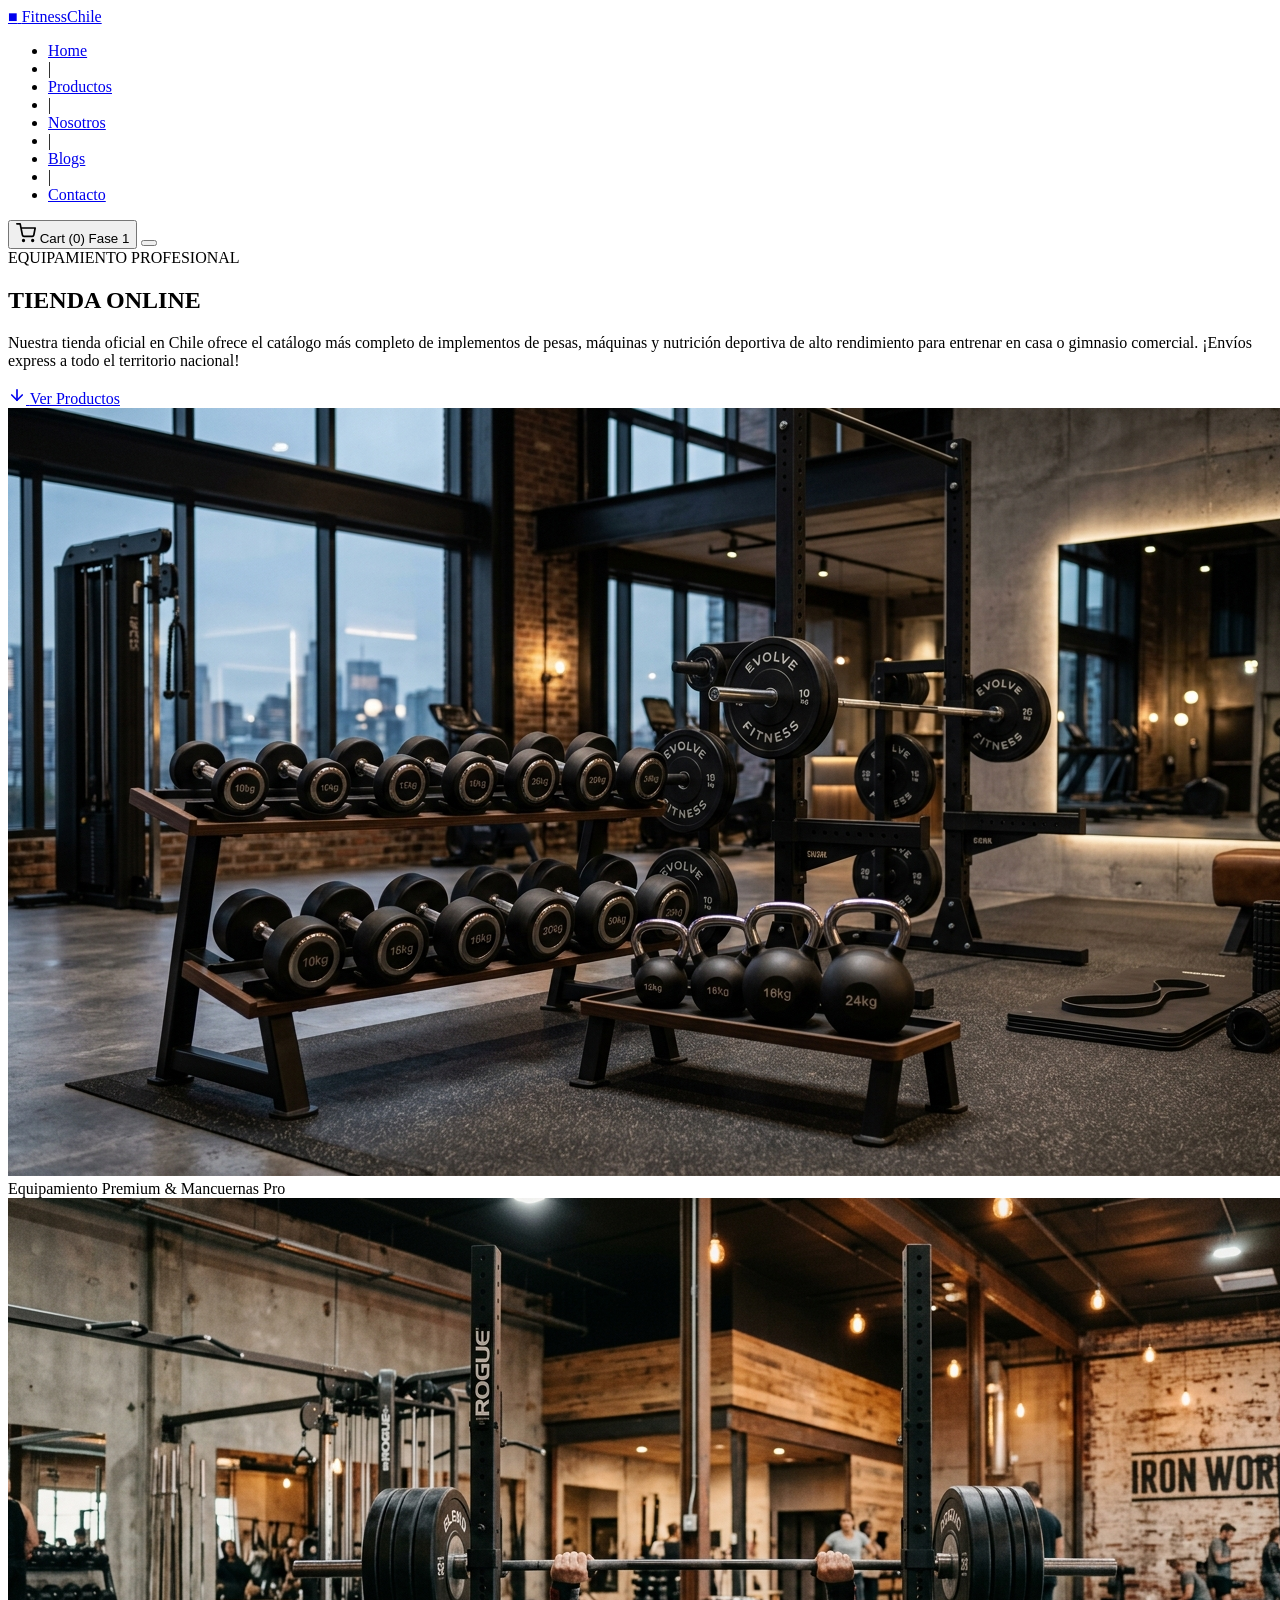
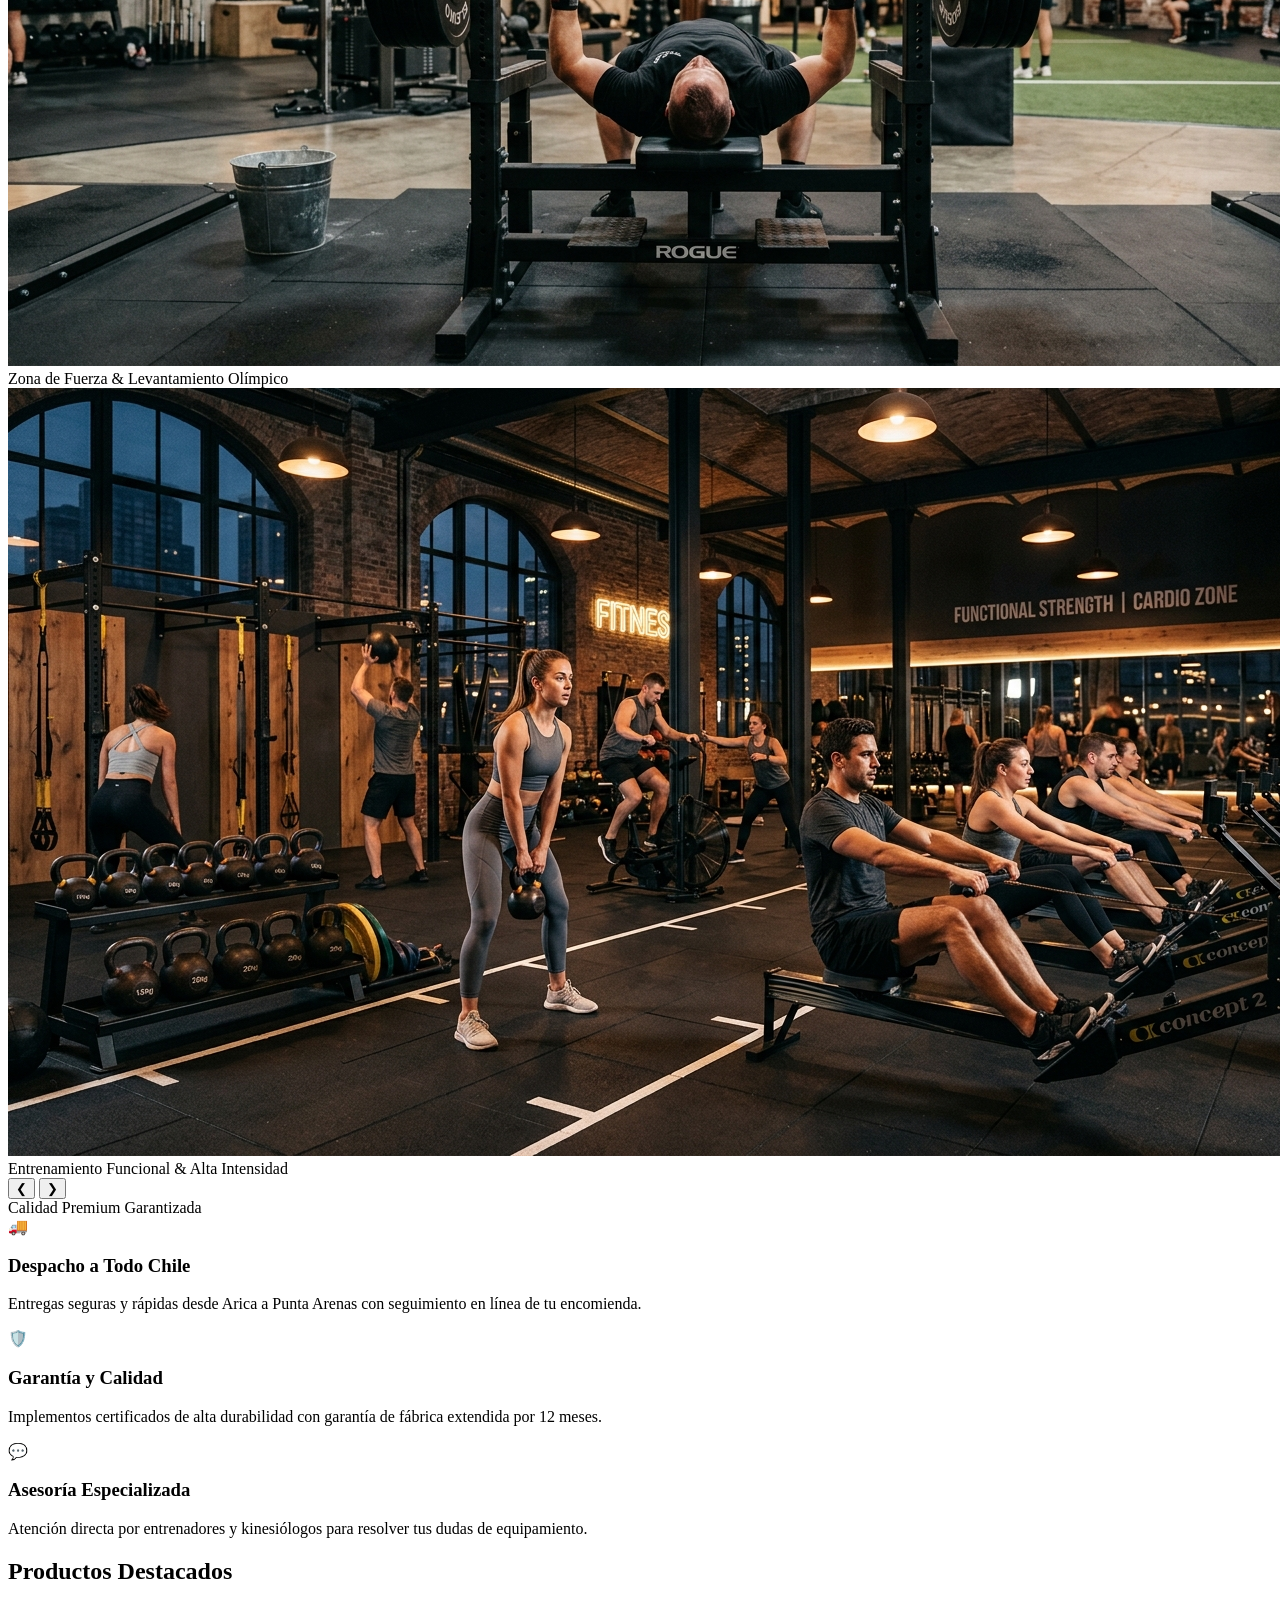
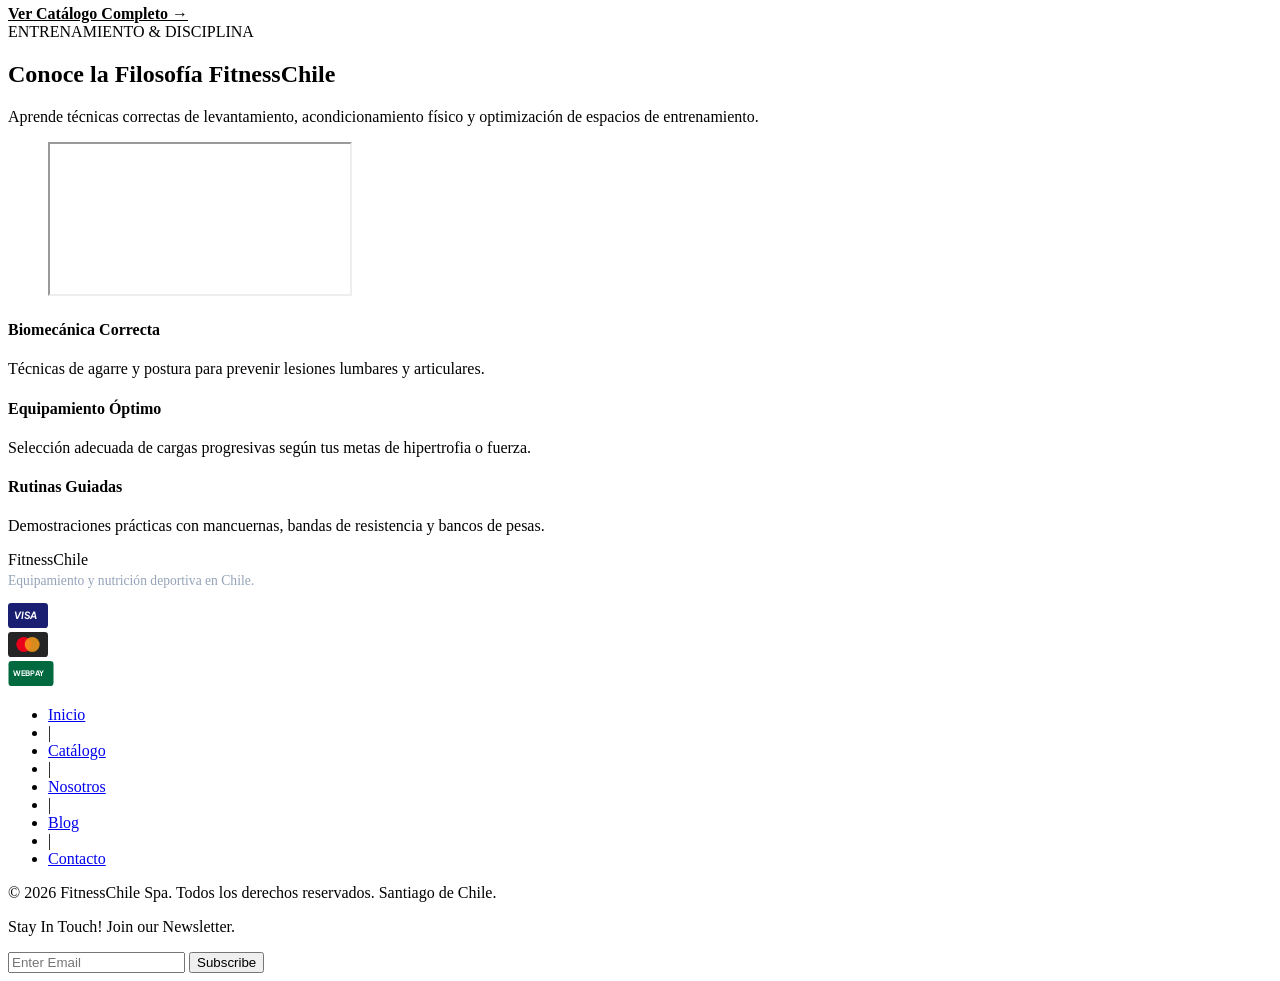
==== index.html @ d0174d07 "merge: integrar rama feature/html5-semantica (Integrante 1 - Lead Front-End)" ====
<!DOCTYPE html>
<html lang="es">
<head>
  <meta charset="UTF-8">
  <meta name="viewport" content="width=device-width, initial-scale=1.0">
  <title>FitnessChile | Inicio - Tienda Online de Equipamiento y Suplementación</title>
  <meta name="description" content="FitnessChile - Tu tienda online de implementos de gimnasio, pesas, mancuernas, suplementos y accesorios deportivos en Chile con envíos a todo el país.">
  
  <!-- Tipografías de Google Fonts -->
  <link rel="preconnect" href="https://fonts.googleapis.com">
  <link rel="preconnect" href="https://fonts.gstatic.com" crossorigin>
  <link href="https://fonts.googleapis.com/css2?family=Plus+Jakarta+Sans:wght@400;500;600;700;800&family=Oswald:wght@500;600;700&display=swap" rel="stylesheet">
  
  <!-- Hoja de Estilos Externa Unificada -->
  <link rel="stylesheet" href="css/style.css">
</head>
<body>

  <!-- ==================== HEADER PRINCIPAL ==================== -->
  <header class="site-header" id="header">
    <div class="header-container">
      
      <!-- Logotipo de la Marca -->
      <a href="index.html" class="brand-logo" id="brand-logo" aria-label="FitnessChile Inicio">
        <span class="logo-mark" aria-hidden="true">■</span>
        <span class="logo-text">FitnessChile</span>
      </a>

      <!-- Navegación Principal Interconectada -->
      <nav class="main-nav" aria-label="Navegación principal">
        <ul class="nav-links">
          <li><a href="index.html" class="nav-link active">Home</a></li>
          <li class="nav-divider" aria-hidden="true">|</li>
          <li><a href="productos.html" class="nav-link">Productos</a></li>
          <li class="nav-divider" aria-hidden="true">|</li>
          <li><a href="nosotros.html" class="nav-link">Nosotros</a></li>
          <li class="nav-divider" aria-hidden="true">|</li>
          <li><a href="blog.html" class="nav-link">Blogs</a></li>
          <li class="nav-divider" aria-hidden="true">|</li>
          <li><a href="contacto.html" class="nav-link">Contacto</a></li>
        </ul>
      </nav>

      <!-- Carrito Informativo -->
      <button type="button" class="cart-trigger-btn cart-disabled" id="open-cart-btn" aria-label="Carrito temporalmente pausado" title="Próximamente disponible en Fase 2">
        <svg class="cart-icon" width="20" height="20" viewBox="0 0 24 24" fill="none" stroke="currentColor" stroke-width="2" stroke-linecap="round" stroke-linejoin="round" aria-hidden="true">
          <circle cx="9" cy="21" r="1"></circle>
          <circle cx="20" cy="21" r="1"></circle>
          <path d="M1 1h4l2.68 13.39a2 2 0 0 0 2 1.61h9.72a2 2 0 0 0 2-1.61L23 6H6"></path>
        </svg>
        <span class="cart-label">Cart (0)</span>
        <span class="badge-disabled">Fase 1</span>
      </button>

      <!-- Botón móvil para menú responsive -->
      <button class="mobile-menu-toggle" id="mobile-menu-toggle" aria-label="Abrir menú de navegación">
        <span></span><span></span><span></span>
      </button>

    </div>
  </header>

  <!-- ==================== CONTENEDOR PRINCIPAL ==================== -->
  <main class="main-wrapper">

    <!-- ==================== HERO / BANNER PRINCIPAL CON SLIDER ==================== -->
    <section class="hero-section" id="hero" aria-labelledby="hero-heading">
      <div class="hero-card">
        
        <!-- Columna de Texto -->
        <div class="hero-content">
          <span class="hero-tag">EQUIPAMIENTO PROFESIONAL</span>
          <h1 class="hero-title" id="hero-heading">TIENDA ONLINE</h1>
          <p class="hero-description">
            Nuestra tienda oficial en Chile ofrece el catálogo más completo de implementos de pesas, máquinas y nutrición deportiva de alto rendimiento para entrenar en casa o gimnasio comercial. ¡Envíos express a todo el territorio nacional!
          </p>
          <div class="hero-actions">
            <a href="productos.html" class="btn-hero-action" id="btn-hero-products">
              <svg class="btn-action-icon" width="18" height="18" viewBox="0 0 24 24" fill="none" stroke="currentColor" stroke-width="2.2" stroke-linecap="round" stroke-linejoin="round" aria-hidden="true">
                <line x1="12" y1="5" x2="12" y2="19"></line>
                <polyline points="19 12 12 19 5 12"></polyline>
              </svg>
              <span>Ver Productos</span>
            </a>
          </div>
        </div>

        <!-- Columna de Slider Interactivo -->
        <div class="hero-media">
          <div class="hero-slider-container" id="hero-slider">
            
            <div class="hero-slides-wrapper" id="hero-slides">
              <!-- Slide 1 -->
              <div class="hero-slide active">
                <img src="assets/hero_banner.jpg" alt="Equipamiento de gimnasio y mancuernas FitnessChile" class="hero-banner-img">
                <div class="hero-slide-caption">Equipamiento Premium & Mancuernas Pro</div>
              </div>
              <!-- Slide 2 -->
              <div class="hero-slide">
                <img src="assets/hero_slide_2.jpg" alt="Zona de levantamiento olímpico y fuerza" class="hero-banner-img">
                <div class="hero-slide-caption">Zona de Fuerza & Levantamiento Olímpico</div>
              </div>
              <!-- Slide 3 -->
              <div class="hero-slide">
                <img src="assets/hero_slide_3.jpg" alt="Entrenamiento funcional y rendimiento" class="hero-banner-img">
                <div class="hero-slide-caption">Entrenamiento Funcional & Alta Intensidad</div>
              </div>
            </div>

            <!-- Botones de Navegación del Slider -->
            <button type="button" class="slider-arrow prev" id="slider-prev-btn" aria-label="Slide anterior">&#10094;</button>
            <button type="button" class="slider-arrow next" id="slider-next-btn" aria-label="Slide siguiente">&#10095;</button>

            <!-- Indicadores -->
            <div class="slider-indicators" id="slider-dots">
              <span class="slider-dot active" data-index="0" role="button" aria-label="Ir a diapositiva 1"></span>
              <span class="slider-dot" data-index="1" role="button" aria-label="Ir a diapositiva 2"></span>
              <span class="slider-dot" data-index="2" role="button" aria-label="Ir a diapositiva 3"></span>
            </div>

            <div class="hero-badge">
              <span class="badge-dot"></span> Calidad Premium Garantizada
            </div>
          </div>
        </div>

      </div>
    </section>

    <!-- ==================== SECCIÓN DE BENEFICIOS / PROPUESTA DE VALOR ==================== -->
    <section class="values-grid" aria-label="Ventajas de FitnessChile">
      <article class="value-card">
        <span class="value-icon" aria-hidden="true">🚚</span>
        <h3>Despacho a Todo Chile</h3>
        <p>Entregas seguras y rápidas desde Arica a Punta Arenas con seguimiento en línea de tu encomienda.</p>
      </article>

      <article class="value-card">
        <span class="value-icon" aria-hidden="true">🛡️</span>
        <h3>Garantía y Calidad</h3>
        <p>Implementos certificados de alta durabilidad con garantía de fábrica extendida por 12 meses.</p>
      </article>

      <article class="value-card">
        <span class="value-icon" aria-hidden="true">💬</span>
        <h3>Asesoría Especializada</h3>
        <p>Atención directa por entrenadores y kinesiólogos para resolver tus dudas de equipamiento.</p>
      </article>
    </section>

    <!-- ==================== PRODUCTOS DESTACADOS ==================== -->
    <section class="products-section" id="catalogo" aria-labelledby="catalogo-heading">
      <div class="section-header-row">
        <h2 class="section-title" id="catalogo-heading">Productos Destacados</h2>
        <a href="productos.html" class="nav-link" style="font-weight:700; color:var(--color-brand-primary);">Ver Catálogo Completo &rarr;</a>
      </div>

      <!-- Cuadrícula de 8 productos -->
      <div class="products-grid" id="products-grid">
        <!-- Renderizado dinámicamente mediante js/app.js -->
      </div>
    </section>

    <!-- ==================== SECCIÓN DE VIDEO EMBEBIDO ==================== -->
    <section class="video-showcase-section" id="video-destacado" aria-labelledby="video-title">
      <header class="video-section-header">
        <span class="section-tag">ENTRENAMIENTO & DISCIPLINA</span>
        <h2 id="video-title">Conoce la Filosofía FitnessChile</h2>
        <p>Aprende técnicas correctas de levantamiento, acondicionamiento físico y optimización de espacios de entrenamiento.</p>
      </header>

      <!-- Contenedor del video con proporción 16:9 responsiva -->
      <figure class="video-wrapper-16x9">
        <iframe 
          src="https://www.youtube-nocookie.com/embed/X_9VoqR5ojM?rel=0" 
          title="Video Demostrativo FitnessChile: Entrenamiento y Fuerza" 
          allow="accelerometer; autoplay; clipboard-write; encrypted-media; gyroscope; picture-in-picture" 
          allowfullscreen>
        </iframe>
      </figure>

      <!-- Características destacadas del video -->
      <div class="video-features-row">
        <div class="video-feature-card">
          <h4>Biomecánica Correcta</h4>
          <p>Técnicas de agarre y postura para prevenir lesiones lumbares y articulares.</p>
        </div>
        <div class="video-feature-card">
          <h4>Equipamiento Óptimo</h4>
          <p>Selección adecuada de cargas progresivas según tus metas de hipertrofia o fuerza.</p>
        </div>
        <div class="video-feature-card">
          <h4>Rutinas Guiadas</h4>
          <p>Demostraciones prácticas con mancuernas, bandas de resistencia y bancos de pesas.</p>
        </div>
      </div>
    </section>

  </main>

  <!-- ==================== FOOTER INFORMATIVO ==================== -->
  <footer class="site-footer">
    <div class="footer-container">
      
      <!-- Columna Izquierda: Marca y Métodos de Pago -->
      <div class="footer-col footer-brand">
        <div class="footer-site-name">FitnessChile</div>
        <p style="font-size:0.85rem; color:#94A3B8; margin-top:0.25rem;">Equipamiento y nutrición deportiva en Chile.</p>
        
        <div class="payment-methods" aria-label="Métodos de pago aceptados">
          <div class="payment-badge" title="Visa">
            <svg width="40" height="25" viewBox="0 0 48 30" fill="none" aria-label="Visa">
              <rect width="48" height="30" rx="4" fill="#1A1F71"/>
              <text x="7" y="19" fill="#FFFFFF" font-family="'Plus Jakarta Sans', sans-serif" font-size="12" font-weight="bold" font-style="italic">VISA</text>
            </svg>
          </div>
          <div class="payment-badge" title="Mastercard">
            <svg width="40" height="25" viewBox="0 0 48 30" fill="none" aria-label="Mastercard">
              <rect width="48" height="30" rx="4" fill="#252525"/>
              <circle cx="19" cy="15" r="9" fill="#EB001B"/>
              <circle cx="29" cy="15" r="9" fill="#F79E1B" fill-opacity="0.85"/>
            </svg>
          </div>
          <div class="payment-badge" title="Webpay Plus">
            <svg width="46" height="25" viewBox="0 0 54 30" fill="none" aria-label="Webpay Plus">
              <rect width="54" height="30" rx="4" fill="#00693E"/>
              <text x="5" y="18" fill="#FFFFFF" font-family="'Plus Jakarta Sans', sans-serif" font-size="9" font-weight="bold">WEBPAY</text>
            </svg>
          </div>
        </div>
      </div>

      <!-- Columna Central: Enlaces de Navegación del Sitio -->
      <div class="footer-col footer-categories">
        <ul class="category-links">
          <li><a href="index.html" class="category-link">Inicio</a></li>
          <li class="cat-divider">|</li>
          <li><a href="productos.html" class="category-link">Catálogo</a></li>
          <li class="cat-divider">|</li>
          <li><a href="nosotros.html" class="category-link">Nosotros</a></li>
          <li class="cat-divider">|</li>
          <li><a href="blog.html" class="category-link">Blog</a></li>
          <li class="cat-divider">|</li>
          <li><a href="contacto.html" class="category-link">Contacto</a></li>
        </ul>
        <p class="copyright-text">© 2026 FitnessChile Spa. Todos los derechos reservados. Santiago de Chile.</p>
      </div>

      <!-- Columna Derecha: Newsletter Interactivo -->
      <div class="footer-col footer-newsletter">
        <p class="newsletter-headline">Stay In Touch! Join our Newsletter.</p>
        <form class="newsletter-form" id="newsletter-form" novalidate>
          <input 
            type="email" 
            id="newsletter-email" 
            class="newsletter-input" 
            placeholder="Enter Email" 
            required 
            autocomplete="email"
            aria-label="Correo electrónico para newsletter"
          >
          <button type="submit" class="newsletter-btn" id="newsletter-submit">Subscribe</button>
        </form>
      </div>

    </div>
  </footer>

  <!-- Notificaciones Toast -->
  <div class="toast-container" id="toast-container" aria-live="polite"></div>

  <!-- JavaScript Principal -->
  <script src="js/app.js"></script>
</body>
</html>
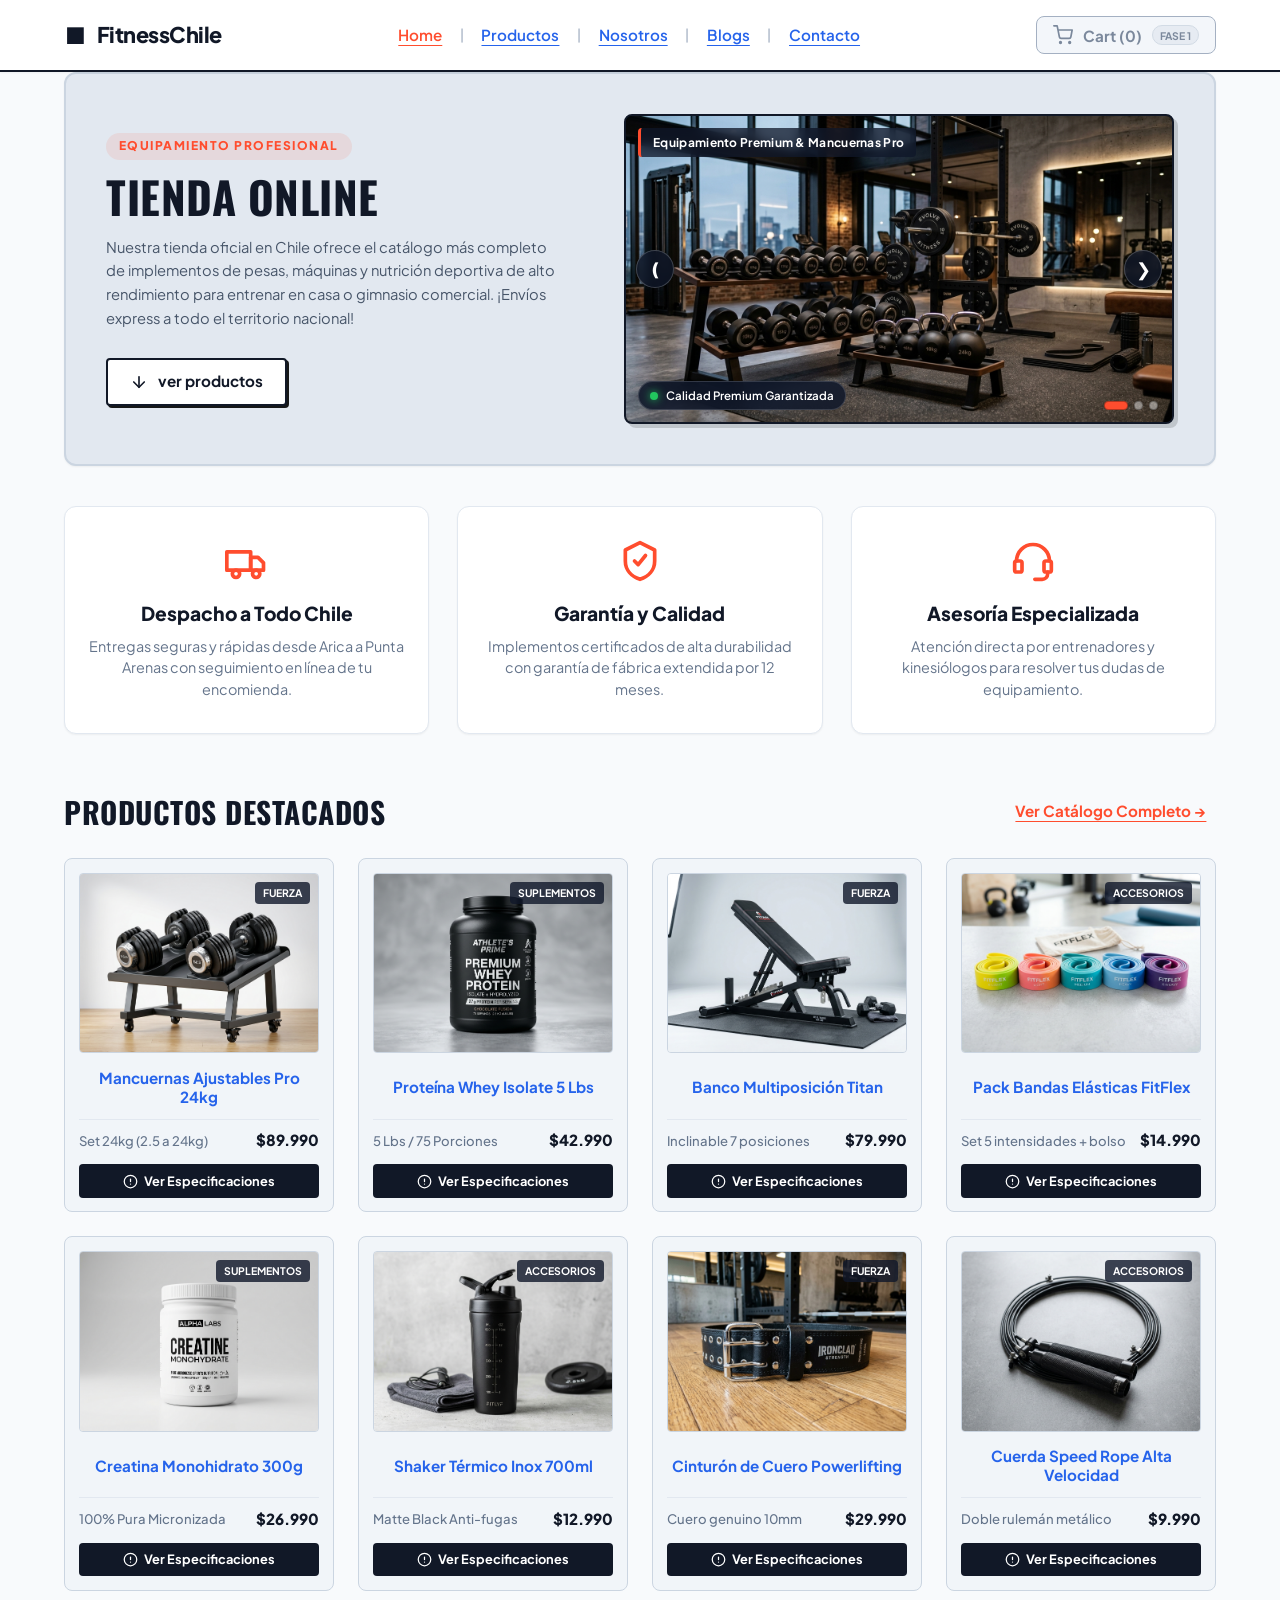
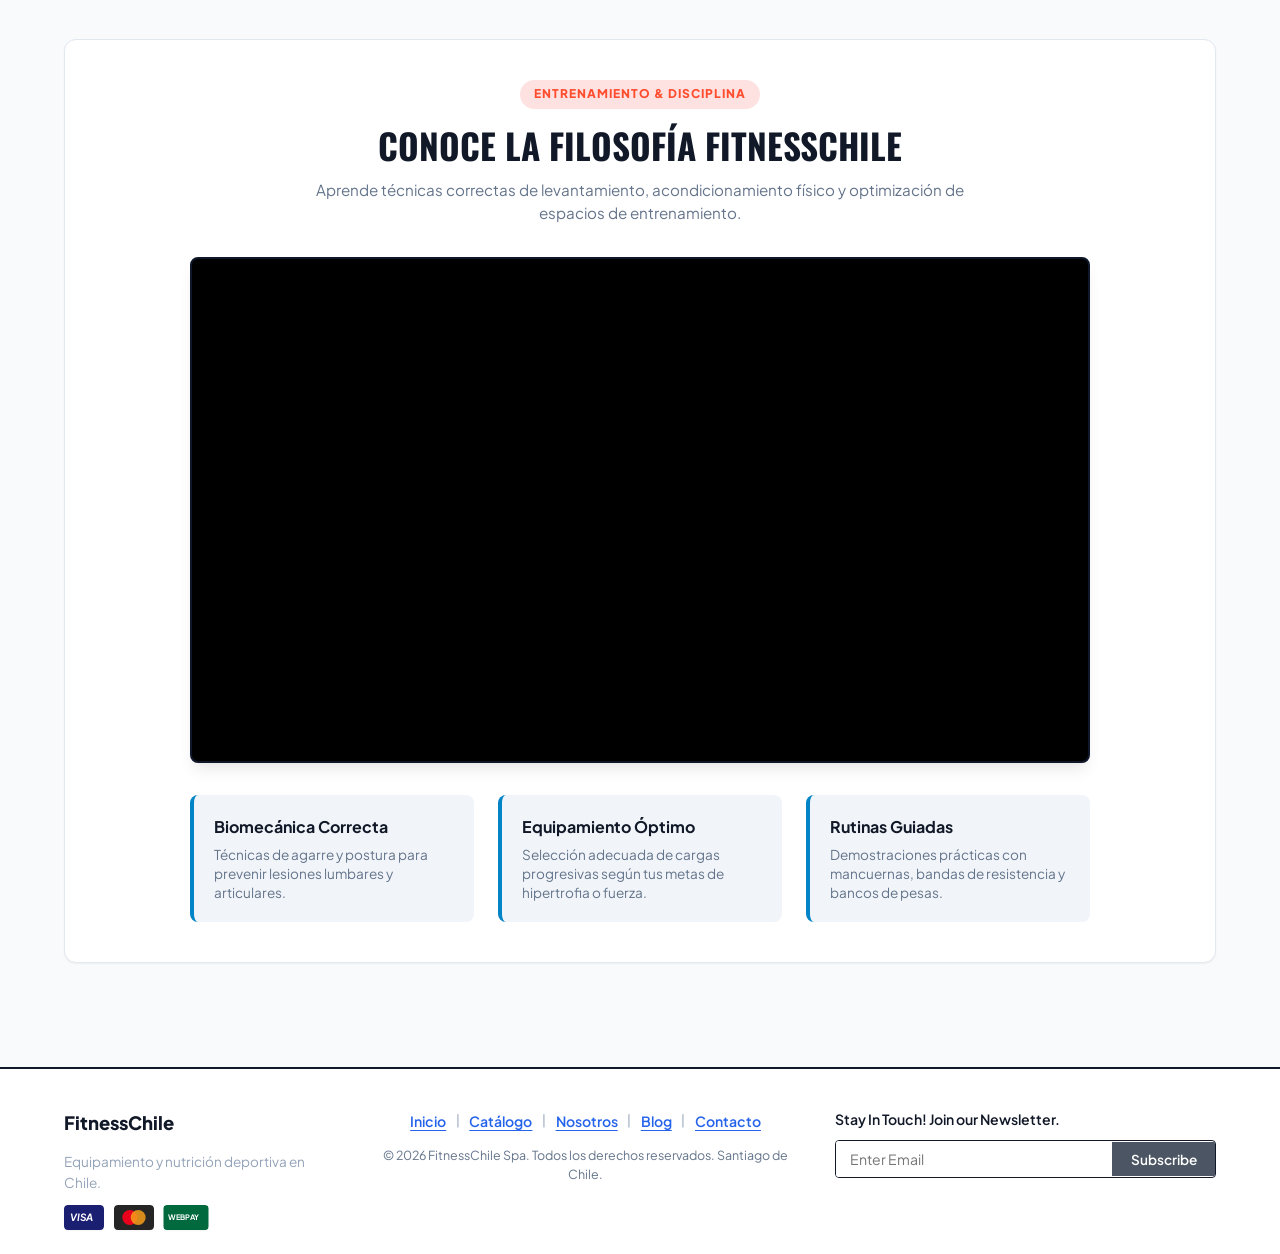
==== commit 1b33e291: "feat(ui): ajustar iconos SVG y estilos visuales en paginas del proyecto" ====
--- a/index.html
+++ b/index.html
@@ -108,7 +108,7 @@
             </div>
 
             <!-- Botones de Navegación del Slider -->
-            <button type="button" class="slider-arrow prev" id="slider-prev-btn" aria-label="Slide anterior">&#10094;</button>
+            <button type="button" class="slider-arrow prev" id="slider-prev-btn" aria-label="Slide anterior">&#10090;</button>
             <button type="button" class="slider-arrow next" id="slider-next-btn" aria-label="Slide siguiente">&#10095;</button>
 
             <!-- Indicadores -->
@@ -130,19 +130,25 @@
     <!-- ==================== SECCIÓN DE BENEFICIOS / PROPUESTA DE VALOR ==================== -->
     <section class="values-grid" aria-label="Ventajas de FitnessChile">
       <article class="value-card">
-        <span class="value-icon" aria-hidden="true">🚚</span>
+        <span class="value-icon" aria-hidden="true">
+          <svg viewBox="0 0 24 24" fill="none" stroke="currentColor" stroke-width="2" stroke-linecap="round" stroke-linejoin="round"><rect x="1" y="7" width="13" height="10"></rect><path d="M14 10h4l3 3v4h-7z"></path><circle cx="6" cy="19" r="2"></circle><circle cx="17" cy="19" r="2"></circle></svg>
+        </span>
         <h3>Despacho a Todo Chile</h3>
         <p>Entregas seguras y rápidas desde Arica a Punta Arenas con seguimiento en línea de tu encomienda.</p>
       </article>
 
       <article class="value-card">
-        <span class="value-icon" aria-hidden="true">🛡️</span>
+        <span class="value-icon" aria-hidden="true">
+          <svg viewBox="0 0 24 24" fill="none" stroke="currentColor" stroke-width="2" stroke-linecap="round" stroke-linejoin="round"><path d="M12 2l8 4v6c0 5-3.5 8.5-8 10-4.5-1.5-8-5-8-10V6l8-4z"></path><polyline points="9 12 11 14 15 9"></polyline></svg>
+        </span>
         <h3>Garantía y Calidad</h3>
         <p>Implementos certificados de alta durabilidad con garantía de fábrica extendida por 12 meses.</p>
       </article>
 
       <article class="value-card">
-        <span class="value-icon" aria-hidden="true">💬</span>
+        <span class="value-icon" aria-hidden="true">
+          <svg viewBox="0 0 24 24" fill="none" stroke="currentColor" stroke-width="2" stroke-linecap="round" stroke-linejoin="round"><path d="M3 12a9 9 0 0 1 18 0"></path><rect x="2" y="12" width="4" height="6" rx="1"></rect><rect x="18" y="12" width="4" height="6" rx="1"></rect><path d="M20 18v1a3 3 0 0 1-3 3h-4"></path></svg>
+        </span>
         <h3>Asesoría Especializada</h3>
         <p>Atención directa por entrenadores y kinesiólogos para resolver tus dudas de equipamiento.</p>
       </article>
@@ -152,7 +158,7 @@
     <section class="products-section" id="catalogo" aria-labelledby="catalogo-heading">
       <div class="section-header-row">
         <h2 class="section-title" id="catalogo-heading">Productos Destacados</h2>
-        <a href="productos.html" class="nav-link" style="font-weight:700; color:var(--color-brand-primary);">Ver Catálogo Completo &rarr;</a>
+        <a href="productos.html" class="nav-link catalog-cta-link">Ver Catálogo Completo &rarr;</a>
       </div>
 
       <!-- Cuadrícula de 8 productos -->
@@ -205,7 +211,7 @@
       <!-- Columna Izquierda: Marca y Métodos de Pago -->
       <div class="footer-col footer-brand">
         <div class="footer-site-name">FitnessChile</div>
-        <p style="font-size:0.85rem; color:#94A3B8; margin-top:0.25rem;">Equipamiento y nutrición deportiva en Chile.</p>
+        <p class="footer-tagline">Equipamiento y nutrición deportiva en Chile.</p>
         
         <div class="payment-methods" aria-label="Métodos de pago aceptados">
           <div class="payment-badge" title="Visa">
--- a/css/style.css
+++ b/css/style.css
@@ -0,0 +1,2138 @@
+/* ==========================================================================
+   FITNESSCHILE - SISTEMA DE ESTILOS CSS MODERNOS
+   ========================================================================== */
+
+:root {
+  /* Paleta cromática principal */
+  --color-bg: #F8FAFC;
+  --color-surface: #FFFFFF;
+  --color-surface-soft: #F1F5F9;
+  --color-card-border: #E2E8F0;
+  --color-wireframe-border: #94A3B8;
+  
+  /* Textos y contrastes */
+  --color-text-main: #0F172A;
+  --color-text-muted: #64748B;
+  --color-text-light: #94A3B8;
+  
+  /* Acentos de marca deportiva */
+  --color-brand-primary: #FF4D2E;
+  --color-brand-dark: #D6391C;
+  --color-brand-cyan: #0284C7;
+  --color-brand-blue: #2563EB;
+  --color-brand-black: #111827;
+  
+  /* Tipografías */
+  --font-body: 'Plus Jakarta Sans', -apple-system, BlinkMacSystemFont, "Segoe UI", Roboto, sans-serif;
+  --font-heading: 'Oswald', sans-serif;
+  
+  /* Sombras y elevación */
+  --shadow-sm: 0 1px 2px 0 rgba(0, 0, 0, 0.05);
+  --shadow-md: 0 4px 6px -1px rgba(0, 0, 0, 0.07), 0 2px 4px -2px rgba(0, 0, 0, 0.05);
+  --shadow-lg: 0 10px 15px -3px rgba(0, 0, 0, 0.08), 0 4px 6px -4px rgba(0, 0, 0, 0.04);
+  --shadow-xl: 0 20px 25px -5px rgba(0, 0, 0, 0.1), 0 8px 10px -6px rgba(0, 0, 0, 0.05);
+  
+  /* Radio de bordes */
+  --radius-sm: 4px;
+  --radius-md: 8px;
+  --radius-lg: 12px;
+  --radius-xl: 16px;
+  --radius-full: 9999px;
+  
+  /* Transiciones */
+  --transition-fast: 0.18s ease-in-out;
+  --transition-normal: 0.28s cubic-bezier(0.4, 0, 0.2, 1);
+}
+
+/* ==================== RESET & ESTILOS BASE ==================== */
+*, *::before, *::after {
+  box-sizing: border-box;
+  margin: 0;
+  padding: 0;
+}
+
+html {
+  scroll-behavior: smooth;
+  font-size: 16px;
+}
+
+body {
+  font-family: var(--font-body);
+  background-color: var(--color-bg);
+  color: var(--color-text-main);
+  line-height: 1.5;
+  min-height: 100vh;
+  display: flex;
+  flex-direction: column;
+  overflow-x: hidden;
+  -webkit-font-smoothing: antialiased;
+}
+
+a {
+  text-decoration: none;
+  color: inherit;
+  transition: color var(--transition-fast);
+}
+
+button, input {
+  font-family: inherit;
+  font-size: inherit;
+}
+
+button {
+  cursor: pointer;
+  border: none;
+  background: none;
+}
+
+img {
+  max-width: 100%;
+  height: auto;
+  display: block;
+}
+
+/* ==================== HEADER (ESTILO WIREFRAME) ==================== */
+.site-header {
+  background-color: var(--color-surface);
+  border-bottom: 2px solid var(--color-brand-black);
+  position: sticky;
+  top: 0;
+  z-index: 100;
+  box-shadow: var(--shadow-sm);
+}
+
+.header-container {
+  max-width: 1200px;
+  margin: 0 auto;
+  padding: 1rem 1.5rem;
+  display: flex;
+  align-items: center;
+  justify-content: space-between;
+  gap: 1.5rem;
+}
+
+/* Logo con cuadrado (Idéntico a Wireframe) */
+.brand-logo {
+  display: flex;
+  align-items: center;
+  gap: 0.65rem;
+  font-weight: 800;
+  font-size: 1.35rem;
+  letter-spacing: -0.5px;
+  color: var(--color-brand-black);
+}
+
+.logo-mark {
+  font-size: 1.4rem;
+  line-height: 1;
+  color: var(--color-brand-black);
+}
+
+.brand-logo:hover .logo-mark {
+  color: var(--color-brand-primary);
+}
+
+/* Navegación Principal con pipes '|' (Wireframe) */
+.main-nav {
+  display: flex;
+  align-items: center;
+}
+
+.nav-links {
+  list-style: none;
+  display: flex;
+  align-items: center;
+  gap: 0.5rem;
+}
+
+.nav-link {
+  font-size: 0.95rem;
+  font-weight: 600;
+  color: var(--color-brand-blue);
+  padding: 0.35rem 0.6rem;
+  border-radius: var(--radius-sm);
+  transition: all var(--transition-fast);
+  text-decoration: underline;
+  text-underline-offset: 4px;
+}
+
+.nav-link:hover, .nav-link.active {
+  color: var(--color-brand-primary);
+}
+
+.nav-divider {
+  color: #94A3B8;
+  font-size: 0.85rem;
+  -webkit-user-select: none;
+  user-select: none;
+}
+
+/* Carrito de Compras (Cart con estado de Wireframe / Deshabilitado) */
+.cart-trigger-btn {
+  display: flex;
+  align-items: center;
+  gap: 0.6rem;
+  font-weight: 700;
+  font-size: 0.95rem;
+  color: var(--color-brand-black);
+  padding: 0.5rem 1rem;
+  border: 1.5px solid var(--color-brand-black);
+  border-radius: var(--radius-md);
+  background: var(--color-surface);
+  transition: all var(--transition-fast);
+}
+
+.cart-trigger-btn:hover {
+  background: var(--color-brand-black);
+  color: var(--color-surface);
+}
+
+.cart-trigger-btn.cart-disabled {
+  opacity: 0.85;
+  background-color: #F1F5F9;
+  border-color: #94A3B8;
+  color: #64748B;
+  cursor: pointer;
+  position: relative;
+}
+
+.cart-trigger-btn.cart-disabled:hover {
+  background-color: #E2E8F0;
+  color: var(--color-brand-black);
+}
+
+.badge-disabled {
+  font-size: 0.65rem;
+  font-weight: 700;
+  background-color: #E2E8F0;
+  color: #64748B;
+  padding: 0.15rem 0.45rem;
+  border-radius: var(--radius-full);
+  text-transform: uppercase;
+  border: 1px solid #CBD5E1;
+}
+
+.cart-icon {
+  stroke: currentColor;
+}
+
+.cart-label span {
+  color: var(--color-brand-primary);
+  font-weight: 800;
+}
+
+.cart-trigger-btn:hover .cart-label span {
+  color: #FFD166;
+}
+
+/* Botón menú móvil */
+.mobile-menu-toggle {
+  display: none;
+  flex-direction: column;
+  gap: 4px;
+  padding: 6px;
+  cursor: pointer;
+}
+
+.mobile-menu-toggle span {
+  width: 22px;
+  height: 2.5px;
+  background-color: var(--color-brand-black);
+  border-radius: 2px;
+  transition: 0.3s;
+}
+
+/* ==================== CONTENEDOR PRINCIPAL ==================== */
+.main-wrapper {
+  max-width: 1200px;
+  width: 100%;
+  margin: 0 auto;
+  padding: 0 1.5rem 3.5rem;
+  flex: 1;
+}
+
+/* ==================== BARRA DE AUTENTICACIÓN SUPERIOR (WIREFRAME) ==================== */
+.user-auth-bar {
+  padding: 0.85rem 0 0.5rem;
+  display: flex;
+  justify-content: flex-end;
+}
+
+.auth-bar-inner {
+  display: inline-flex;
+  align-items: center;
+  gap: 0.6rem;
+  font-size: 0.9rem;
+}
+
+.auth-action-link {
+  color: var(--color-brand-blue);
+  font-weight: 600;
+  text-decoration: underline;
+  text-underline-offset: 3px;
+  transition: color var(--transition-fast);
+}
+
+.auth-action-link:hover {
+  color: var(--color-brand-primary);
+}
+
+.auth-divider {
+  color: var(--color-brand-black);
+  font-weight: bold;
+}
+
+/* ==================== HERO / BANNER PRINCIPAL (WIREFRAME) ==================== */
+.hero-section {
+  margin-bottom: 2.5rem;
+}
+
+.hero-card {
+  background-color: #E2E8F0;
+  border: 2px solid #CBD5E1;
+  border-radius: var(--radius-lg);
+  padding: 2.5rem;
+  display: grid;
+  grid-template-columns: 1fr 1.15fr;
+  align-items: center;
+  gap: 2.5rem;
+  box-shadow: var(--shadow-sm);
+  position: relative;
+  overflow: hidden;
+}
+
+.hero-tag {
+  display: inline-block;
+  font-size: 0.75rem;
+  font-weight: 800;
+  letter-spacing: 1.5px;
+  color: var(--color-brand-primary);
+  background: rgba(255, 77, 46, 0.1);
+  padding: 0.3rem 0.8rem;
+  border-radius: var(--radius-full);
+  margin-bottom: 0.85rem;
+}
+
+.hero-title {
+  font-family: var(--font-heading);
+  font-size: 2.75rem;
+  line-height: 1.05;
+  letter-spacing: 0.5px;
+  color: var(--color-brand-black);
+  margin-bottom: 1rem;
+}
+
+.hero-description {
+  font-size: 0.92rem;
+  color: #475569;
+  line-height: 1.6;
+  margin-bottom: 1.75rem;
+  max-width: 460px;
+}
+
+/* Botón 'Ver Productos' (Wireframe: rectángulo con borde marcado y flecha) */
+.btn-hero-action {
+  display: inline-flex;
+  align-items: center;
+  gap: 0.6rem;
+  padding: 0.65rem 1.4rem;
+  background-color: var(--color-surface);
+  color: var(--color-brand-black);
+  border: 2px solid var(--color-brand-black);
+  border-radius: var(--radius-sm);
+  font-weight: 700;
+  font-size: 0.95rem;
+  text-transform: lowercase;
+  box-shadow: 2px 2px 0px rgba(0, 0, 0, 0.9);
+  transition: all var(--transition-fast);
+}
+
+.btn-hero-action:hover {
+  background-color: var(--color-brand-black);
+  color: var(--color-surface);
+  box-shadow: none;
+  transform: translate(2px, 2px);
+}
+
+.btn-action-icon {
+  stroke: currentColor;
+}
+
+/* Columna de Imagen Hero con SLIDER INTERACTIVO */
+.hero-media {
+  width: 100%;
+}
+
+.hero-slider-container {
+  position: relative;
+  border: 2px solid var(--color-brand-black);
+  border-radius: var(--radius-md);
+  overflow: hidden;
+  background-color: #000;
+  box-shadow: 4px 4px 0px rgba(0, 0, 0, 0.15);
+  height: 310px;
+}
+
+.hero-slides-wrapper {
+  position: relative;
+  width: 100%;
+  height: 100%;
+}
+
+.hero-slide {
+  position: absolute;
+  inset: 0;
+  opacity: 0;
+  visibility: hidden;
+  transition: opacity 0.6s cubic-bezier(0.4, 0, 0.2, 1), transform 0.6s cubic-bezier(0.4, 0, 0.2, 1);
+  transform: scale(1.02);
+}
+
+.hero-slide.active {
+  opacity: 1;
+  visibility: visible;
+  transform: scale(1);
+}
+
+.hero-banner-img {
+  width: 100%;
+  height: 100%;
+  object-fit: cover;
+}
+
+.hero-slide-caption {
+  position: absolute;
+  top: 12px;
+  left: 12px;
+  background: rgba(15, 23, 42, 0.75);
+  -webkit-backdrop-filter: blur(6px);
+  backdrop-filter: blur(6px);
+  color: #FFF;
+  font-size: 0.75rem;
+  font-weight: 700;
+  padding: 0.35rem 0.75rem;
+  border-radius: var(--radius-sm);
+  border-left: 3px solid var(--color-brand-primary);
+  letter-spacing: 0.3px;
+}
+
+/* Flechas de navegación del Slider */
+.slider-arrow {
+  position: absolute;
+  top: 50%;
+  transform: translateY(-50%);
+  width: 38px;
+  height: 38px;
+  border-radius: 50%;
+  background: rgba(15, 23, 42, 0.75);
+  -webkit-backdrop-filter: blur(4px);
+  backdrop-filter: blur(4px);
+  color: #FFFFFF;
+  display: flex;
+  align-items: center;
+  justify-content: center;
+  font-size: 1.1rem;
+  cursor: pointer;
+  z-index: 10;
+  border: 1px solid rgba(255, 255, 255, 0.2);
+  transition: all var(--transition-fast);
+}
+
+.slider-arrow:hover {
+  background: var(--color-brand-primary);
+  color: #FFF;
+  transform: translateY(-50%) scale(1.1);
+}
+
+.slider-arrow.prev {
+  left: 10px;
+}
+
+.slider-arrow.next {
+  right: 10px;
+}
+
+/* Indicadores / Puntos */
+.slider-indicators {
+  position: absolute;
+  bottom: 12px;
+  right: 14px;
+  display: flex;
+  gap: 6px;
+  z-index: 10;
+}
+
+.slider-dot {
+  width: 9px;
+  height: 9px;
+  border-radius: 50%;
+  background-color: rgba(255, 255, 255, 0.45);
+  cursor: pointer;
+  transition: all var(--transition-fast);
+  border: 1px solid rgba(0, 0, 0, 0.3);
+}
+
+.slider-dot.active {
+  background-color: var(--color-brand-primary);
+  width: 24px;
+  border-radius: var(--radius-full);
+}
+
+.hero-badge {
+  position: absolute;
+  bottom: 12px;
+  left: 12px;
+  background: rgba(15, 23, 42, 0.85);
+  -webkit-backdrop-filter: blur(8px);
+  backdrop-filter: blur(8px);
+  color: #FFF;
+  font-size: 0.72rem;
+  font-weight: 600;
+  padding: 0.3rem 0.7rem;
+  border-radius: var(--radius-full);
+  display: flex;
+  align-items: center;
+  gap: 0.45rem;
+  border: 1px solid rgba(255, 255, 255, 0.15);
+  z-index: 10;
+}
+
+.badge-dot {
+  width: 8px;
+  height: 8px;
+  background-color: #22C55E;
+  border-radius: 50%;
+  display: inline-block;
+  box-shadow: 0 0 8px #22C55E;
+}
+
+/* ==================== CATÁLOGO DE PRODUCTOS (GRID 2x4 = 8 ITEMS) ==================== */
+.products-section {
+  margin-top: 2rem;
+}
+
+.section-header-row {
+  display: flex;
+  align-items: center;
+  justify-content: space-between;
+  margin-bottom: 1.5rem;
+  flex-wrap: wrap;
+  gap: 1rem;
+}
+
+.section-title {
+  font-family: var(--font-heading);
+  font-size: 1.85rem;
+  letter-spacing: 0.5px;
+  color: var(--color-brand-black);
+  text-transform: uppercase;
+}
+
+.catalog-filters {
+  display: flex;
+  gap: 0.5rem;
+  flex-wrap: wrap;
+}
+
+.filter-btn {
+  font-size: 0.85rem;
+  font-weight: 600;
+  padding: 0.4rem 0.9rem;
+  border-radius: var(--radius-full);
+  border: 1px solid var(--color-card-border);
+  background: var(--color-surface);
+  color: var(--color-text-muted);
+  transition: all var(--transition-fast);
+}
+
+.filter-btn:hover, .filter-btn.active {
+  background: var(--color-brand-black);
+  color: var(--color-surface);
+  border-color: var(--color-brand-black);
+}
+
+/* Grid 4 columnas idéntico a Wireframe */
+.products-grid {
+  display: grid;
+  grid-template-columns: repeat(4, 1fr);
+  gap: 1.5rem;
+}
+
+/* Tarjeta de Producto (Wireframe Style: Marco de imagen, Título azul, Atributos a la izq, Precio a la der) */
+.product-card {
+  background-color: var(--color-surface-soft);
+  border: 1.5px solid #CBD5E1;
+  border-radius: var(--radius-md);
+  padding: 0.85rem;
+  display: flex;
+  flex-direction: column;
+  transition: all var(--transition-normal);
+  position: relative;
+}
+
+.product-card:hover {
+  transform: translateY(-4px);
+  border-color: var(--color-brand-black);
+  box-shadow: var(--shadow-lg);
+  background-color: var(--color-surface);
+}
+
+/* Contenedor de Imagen con borde nítido */
+.product-image-container {
+  width: 100%;
+  aspect-ratio: 4 / 3;
+  border: 1.5px solid #CBD5E1;
+  border-radius: var(--radius-sm);
+  overflow: hidden;
+  background-color: #FFF;
+  margin-bottom: 0.85rem;
+  position: relative;
+}
+
+.product-img {
+  width: 100%;
+  height: 100%;
+  object-fit: cover;
+  transition: transform var(--transition-normal);
+}
+
+.product-card:hover .product-img {
+  transform: scale(1.05);
+}
+
+.product-category-tag {
+  position: absolute;
+  top: 8px;
+  right: 8px;
+  background: rgba(15, 23, 42, 0.8);
+  color: #FFF;
+  font-size: 0.65rem;
+  font-weight: 700;
+  padding: 0.2rem 0.5rem;
+  border-radius: var(--radius-sm);
+  text-transform: uppercase;
+}
+
+/* Título de producto centrado y azul (como wireframe) */
+.product-title {
+  font-size: 0.95rem;
+  font-weight: 700;
+  text-align: center;
+  color: var(--color-brand-blue);
+  margin-bottom: 0.75rem;
+  line-height: 1.25;
+  cursor: pointer;
+  min-height: 2.5rem;
+  display: flex;
+  align-items: center;
+  justify-content: center;
+}
+
+.product-title:hover {
+  text-decoration: underline;
+  color: var(--color-brand-primary);
+}
+
+/* Fila inferior: Attributes a la izquierda, Precio a la derecha (Wireframe) */
+.product-info-row {
+  display: flex;
+  align-items: center;
+  justify-content: space-between;
+  margin-top: auto;
+  padding-top: 0.6rem;
+  border-top: 1px solid #E2E8F0;
+  font-size: 0.82rem;
+}
+
+.product-attributes {
+  color: var(--color-text-muted);
+  font-weight: 500;
+}
+
+.product-price {
+  font-weight: 800;
+  color: var(--color-brand-black);
+  font-size: 0.95rem;
+}
+
+/* Botón Añadir al carrito (Estado Deshabilitado Solicitado) */
+.btn-add-cart {
+  margin-top: 0.75rem;
+  width: 100%;
+  padding: 0.55rem;
+  background-color: var(--color-brand-black);
+  color: var(--color-surface);
+  font-weight: 700;
+  font-size: 0.8rem;
+  border-radius: var(--radius-sm);
+  display: flex;
+  align-items: center;
+  justify-content: center;
+  gap: 0.4rem;
+  transition: all var(--transition-fast);
+}
+
+.btn-add-cart:hover {
+  background-color: var(--color-brand-primary);
+}
+
+.btn-add-cart.disabled,
+.btn-add-cart:disabled {
+  background-color: #E2E8F0;
+  color: #64748B;
+  border: 1px solid #CBD5E1;
+  cursor: not-allowed;
+  transform: none !important;
+}
+
+.btn-add-cart.disabled:hover,
+.btn-add-cart:disabled:hover {
+  background-color: #CBD5E1;
+  color: #475569;
+}
+
+/* ==================== FOOTER (WIREFRAME) ==================== */
+.site-footer {
+  background-color: var(--color-surface);
+  border-top: 2px solid var(--color-brand-black);
+  padding: 2.5rem 0 1.5rem;
+  margin-top: auto;
+}
+
+.footer-container {
+  max-width: 1200px;
+  margin: 0 auto;
+  padding: 0 1.5rem;
+  display: grid;
+  grid-template-columns: 1fr 1.6fr 1.4fr;
+  align-items: start;
+  gap: 2rem;
+}
+
+/* Columna Izquierda */
+.footer-brand {
+  display: flex;
+  flex-direction: column;
+  gap: 0.75rem;
+}
+
+.footer-site-name {
+  font-size: 1.15rem;
+  font-weight: 800;
+  color: var(--color-brand-black);
+}
+
+.payment-methods {
+  display: flex;
+  align-items: center;
+  gap: 0.6rem;
+  flex-wrap: wrap;
+}
+
+.payment-badge {
+  display: inline-flex;
+  align-items: center;
+  border-radius: 4px;
+  overflow: hidden;
+  box-shadow: var(--shadow-sm);
+  transition: transform var(--transition-fast);
+}
+
+.payment-badge:hover {
+  transform: translateY(-2px);
+}
+
+/* Columna Central */
+.footer-categories {
+  display: flex;
+  flex-direction: column;
+  gap: 0.85rem;
+  text-align: center;
+}
+
+.category-links {
+  list-style: none;
+  display: flex;
+  justify-content: center;
+  align-items: center;
+  gap: 0.6rem;
+  flex-wrap: wrap;
+}
+
+.category-link {
+  font-size: 0.88rem;
+  font-weight: 600;
+  color: var(--color-brand-blue);
+  text-decoration: underline;
+  text-underline-offset: 3px;
+}
+
+.category-link:hover {
+  color: var(--color-brand-primary);
+}
+
+.cat-divider {
+  color: #94A3B8;
+  font-size: 0.8rem;
+}
+
+.copyright-text {
+  font-size: 0.78rem;
+  color: var(--color-text-muted);
+}
+
+/* Columna Derecha: Newsletter (Wireframe) */
+.footer-newsletter {
+  display: flex;
+  flex-direction: column;
+  gap: 0.65rem;
+}
+
+.newsletter-headline {
+  font-size: 0.88rem;
+  font-weight: 600;
+  color: var(--color-brand-black);
+}
+
+.newsletter-form {
+  display: flex;
+  align-items: center;
+  width: 100%;
+  border: 1.5px solid var(--color-brand-black);
+  border-radius: var(--radius-sm);
+  overflow: hidden;
+  background: #FFF;
+}
+
+.newsletter-input {
+  flex: 1;
+  padding: 0.55rem 0.85rem;
+  border: none;
+  outline: none;
+  font-size: 0.88rem;
+  color: var(--color-text-main);
+}
+
+.newsletter-btn {
+  background-color: #4B5563;
+  color: #FFFFFF;
+  font-weight: 600;
+  font-size: 0.85rem;
+  padding: 0.55rem 1.15rem;
+  border: none;
+  transition: background-color var(--transition-fast);
+}
+
+.newsletter-btn:hover {
+  background-color: var(--color-brand-black);
+}
+
+/* ==================== CARRITO DRAWER (SLIDE-OVER) ==================== */
+.cart-backdrop {
+  position: fixed;
+  inset: 0;
+  background-color: rgba(15, 23, 42, 0.6);
+  -webkit-backdrop-filter: blur(4px);
+  backdrop-filter: blur(4px);
+  z-index: 200;
+  opacity: 0;
+  visibility: hidden;
+  transition: all var(--transition-normal);
+}
+
+.cart-backdrop.open {
+  opacity: 1;
+  visibility: visible;
+}
+
+.cart-drawer {
+  position: fixed;
+  top: 0;
+  right: 0;
+  bottom: 0;
+  width: 100%;
+  max-width: 420px;
+  background-color: var(--color-surface);
+  z-index: 210;
+  box-shadow: var(--shadow-xl);
+  display: flex;
+  flex-direction: column;
+  transform: translateX(100%);
+  transition: transform var(--transition-normal);
+}
+
+.cart-drawer.open {
+  transform: translateX(0);
+}
+
+.cart-drawer-header {
+  padding: 1.25rem 1.5rem;
+  border-bottom: 1.5px solid var(--color-card-border);
+  display: flex;
+  align-items: center;
+  justify-content: space-between;
+}
+
+.drawer-title-group {
+  display: flex;
+  align-items: center;
+  gap: 0.75rem;
+}
+
+.drawer-title-group h3 {
+  font-size: 1.15rem;
+  font-weight: 800;
+}
+
+.cart-items-pill {
+  font-size: 0.75rem;
+  font-weight: 700;
+  background: #E2E8F0;
+  padding: 0.2rem 0.6rem;
+  border-radius: var(--radius-full);
+}
+
+.btn-close-drawer {
+  font-size: 1.8rem;
+  line-height: 1;
+  color: var(--color-text-muted);
+  transition: color var(--transition-fast);
+}
+
+.btn-close-drawer:hover {
+  color: var(--color-brand-black);
+}
+
+.cart-drawer-body {
+  flex: 1;
+  overflow-y: auto;
+  padding: 1.5rem;
+  display: flex;
+  flex-direction: column;
+  gap: 1rem;
+}
+
+.cart-empty-state {
+  display: flex;
+  flex-direction: column;
+  align-items: center;
+  justify-content: center;
+  text-align: center;
+  height: 100%;
+  color: var(--color-text-muted);
+  gap: 0.75rem;
+}
+
+.cart-empty-icon {
+  stroke: #CBD5E1;
+}
+
+/* Item dentro del carrito */
+.cart-item {
+  display: grid;
+  grid-template-columns: 65px 1fr auto;
+  gap: 0.85rem;
+  align-items: center;
+  padding-bottom: 1rem;
+  border-bottom: 1px solid var(--color-card-border);
+}
+
+.cart-item-img {
+  width: 65px;
+  height: 65px;
+  object-fit: cover;
+  border-radius: var(--radius-sm);
+  border: 1px solid var(--color-card-border);
+}
+
+.cart-item-details {
+  display: flex;
+  flex-direction: column;
+  gap: 0.2rem;
+}
+
+.cart-item-title {
+  font-size: 0.88rem;
+  font-weight: 700;
+  color: var(--color-text-main);
+  line-height: 1.2;
+}
+
+.cart-item-attr {
+  font-size: 0.75rem;
+  color: var(--color-text-muted);
+}
+
+.cart-item-price {
+  font-size: 0.85rem;
+  font-weight: 700;
+  color: var(--color-brand-primary);
+}
+
+.cart-item-actions {
+  display: flex;
+  flex-direction: column;
+  align-items: flex-end;
+  gap: 0.5rem;
+}
+
+.cart-qty-controls {
+  display: flex;
+  align-items: center;
+  border: 1px solid #CBD5E1;
+  border-radius: var(--radius-sm);
+  overflow: hidden;
+}
+
+.qty-btn {
+  padding: 0.15rem 0.5rem;
+  font-weight: 700;
+  background: var(--color-surface-soft);
+  transition: background var(--transition-fast);
+}
+
+.qty-btn:hover {
+  background: #CBD5E1;
+}
+
+.qty-val {
+  padding: 0.15rem 0.5rem;
+  font-size: 0.8rem;
+  font-weight: 600;
+  min-width: 24px;
+  text-align: center;
+}
+
+.btn-remove-item {
+  color: #EF4444;
+  font-size: 0.75rem;
+  font-weight: 600;
+  text-decoration: underline;
+}
+
+.btn-remove-item:hover {
+  color: #B91C1C;
+}
+
+/* Footer del carrito */
+.cart-drawer-footer {
+  padding: 1.25rem 1.5rem;
+  border-top: 1.5px solid var(--color-card-border);
+  background-color: var(--color-surface-soft);
+  display: flex;
+  flex-direction: column;
+  gap: 0.75rem;
+}
+
+.cart-summary-row {
+  display: flex;
+  justify-content: space-between;
+  font-size: 0.9rem;
+  color: var(--color-text-muted);
+}
+
+.free-shipping-tag {
+  color: #16A34A;
+  font-weight: 700;
+  font-size: 0.8rem;
+}
+
+.total-row {
+  font-size: 1.15rem;
+  font-weight: 800;
+  color: var(--color-brand-black);
+  border-top: 1px dashed #CBD5E1;
+  padding-top: 0.6rem;
+}
+
+.total-amount {
+  color: var(--color-brand-primary);
+}
+
+.btn-checkout {
+  width: 100%;
+  padding: 0.85rem;
+  background-color: var(--color-brand-black);
+  color: var(--color-surface);
+  font-size: 0.95rem;
+  font-weight: 700;
+  border-radius: var(--radius-md);
+  transition: background-color var(--transition-fast);
+}
+
+.btn-checkout:hover {
+  background-color: var(--color-brand-primary);
+}
+
+.btn-clear-cart {
+  font-size: 0.78rem;
+  color: var(--color-text-muted);
+  text-decoration: underline;
+  text-align: center;
+}
+
+/* ==================== MODALES (LOGIN / REGISTRO / INFO) ==================== */
+.modal-backdrop {
+  position: fixed;
+  inset: 0;
+  background-color: rgba(15, 23, 42, 0.65);
+  -webkit-backdrop-filter: blur(4px);
+  backdrop-filter: blur(4px);
+  z-index: 300;
+  display: flex;
+  align-items: center;
+  justify-content: center;
+  padding: 1.5rem;
+  opacity: 0;
+  visibility: hidden;
+  transition: all var(--transition-normal);
+}
+
+.modal-backdrop.open {
+  opacity: 1;
+  visibility: visible;
+}
+
+.auth-modal, .info-modal {
+  background: var(--color-surface);
+  border-radius: var(--radius-lg);
+  width: 100%;
+  max-width: 440px;
+  padding: 2rem;
+  position: relative;
+  box-shadow: var(--shadow-xl);
+  transform: translateY(20px);
+  transition: transform var(--transition-normal);
+  border: 1.5px solid var(--color-brand-black);
+}
+
+.modal-backdrop.open .auth-modal,
+.modal-backdrop.open .info-modal {
+  transform: translateY(0);
+}
+
+.modal-close-btn {
+  position: absolute;
+  top: 1rem;
+  right: 1.25rem;
+  font-size: 1.6rem;
+  line-height: 1;
+  color: var(--color-text-muted);
+}
+
+.modal-close-btn:hover {
+  color: var(--color-brand-black);
+}
+
+.auth-tabs {
+  display: flex;
+  border-bottom: 2px solid var(--color-card-border);
+  margin-bottom: 1.5rem;
+}
+
+.auth-tab-btn {
+  flex: 1;
+  padding: 0.65rem;
+  font-weight: 700;
+  font-size: 0.95rem;
+  color: var(--color-text-muted);
+  border-bottom: 2px solid transparent;
+  margin-bottom: -2px;
+  transition: all var(--transition-fast);
+}
+
+.auth-tab-btn.active {
+  color: var(--color-brand-black);
+  border-bottom-color: var(--color-brand-primary);
+}
+
+.auth-form {
+  display: flex;
+  flex-direction: column;
+  gap: 1rem;
+}
+
+.auth-form.hidden {
+  display: none;
+}
+
+.form-group {
+  display: flex;
+  flex-direction: column;
+  gap: 0.35rem;
+}
+
+.form-group label {
+  font-size: 0.82rem;
+  font-weight: 700;
+  color: var(--color-brand-black);
+}
+
+.form-group input {
+  padding: 0.65rem 0.85rem;
+  border: 1.5px solid #CBD5E1;
+  border-radius: var(--radius-sm);
+  font-size: 0.9rem;
+  outline: none;
+  transition: border-color var(--transition-fast);
+}
+
+.form-group input:focus {
+  border-color: var(--color-brand-primary);
+}
+
+.form-actions-inline {
+  display: flex;
+  justify-content: space-between;
+  align-items: center;
+  font-size: 0.8rem;
+}
+
+/* ==================== CUADRO DE CUENTA DEMO / EJEMPLO ==================== */
+.demo-account-card {
+  background: linear-gradient(135deg, #EFF6FF 0%, #DBEAFE 100%);
+  border: 1.5px dashed #3B82F6;
+  border-radius: var(--radius-md);
+  padding: 0.85rem 1rem;
+  margin-bottom: 1rem;
+  cursor: pointer;
+  transition: all var(--transition-fast);
+  box-shadow: var(--shadow-sm);
+  -webkit-user-select: none;
+  user-select: none;
+}
+
+.demo-account-card:hover {
+  background: linear-gradient(135deg, #DBEAFE 0%, #BFDBFE 100%);
+  border-color: #1D4ED8;
+  transform: translateY(-2px);
+  box-shadow: var(--shadow-md);
+}
+
+.demo-account-card:active {
+  transform: translateY(0);
+}
+
+.demo-card-header {
+  display: flex;
+  align-items: center;
+  justify-content: space-between;
+  margin-bottom: 0.4rem;
+}
+
+.demo-pill {
+  font-size: 0.75rem;
+  font-weight: 800;
+  color: #1D4ED8;
+  text-transform: uppercase;
+  letter-spacing: 0.5px;
+}
+
+.demo-card-action {
+  font-size: 0.75rem;
+  font-weight: 700;
+  color: #0284C7;
+  background: rgba(255, 255, 255, 0.8);
+  padding: 0.15rem 0.5rem;
+  border-radius: var(--radius-full);
+}
+
+.demo-card-content {
+  display: flex;
+  flex-direction: column;
+  gap: 0.2rem;
+  font-size: 0.84rem;
+  color: #1E293B;
+}
+
+.demo-card-content code {
+  background: rgba(255, 255, 255, 0.9);
+  padding: 0.1rem 0.35rem;
+  border-radius: 4px;
+  font-weight: 700;
+  color: #0F172A;
+  border: 1px solid #CBD5E1;
+}
+
+.demo-hint {
+  margin-top: 0.4rem;
+  font-size: 0.75rem;
+  color: #475569;
+  font-style: italic;
+}
+
+/* Caja de error en formularios de auth */
+.auth-error-box {
+  background-color: #FEF2F2;
+  border: 1.5px solid #F87171;
+  color: #991B1B;
+  padding: 0.65rem 0.85rem;
+  border-radius: var(--radius-sm);
+  font-size: 0.82rem;
+  font-weight: 600;
+  margin-bottom: 0.85rem;
+  animation: slideInToast 0.2s ease forwards;
+}
+
+.auth-error-box.hidden {
+  display: none;
+}
+
+.input-error {
+  border-color: #EF4444 !important;
+  background-color: #FFF5F5 !important;
+}
+
+.input-success {
+  border-color: #22C55E !important;
+  background-color: #F0FDF4 !important;
+}
+
+.input-highlight {
+  animation: pulseHighlight 0.8s ease;
+}
+
+@keyframes pulseHighlight {
+  0% { transform: scale(1); background-color: #FEF08A; }
+  50% { transform: scale(1.02); background-color: #FEF08A; }
+  100% { transform: scale(1); background-color: #FFF; }
+}
+
+.checkbox-container {
+  display: flex;
+  align-items: center;
+  gap: 0.4rem;
+  cursor: pointer;
+}
+
+.forgot-link {
+  color: var(--color-brand-blue);
+  text-decoration: underline;
+}
+
+.auth-submit-btn {
+  padding: 0.8rem;
+  background-color: var(--color-brand-black);
+  color: var(--color-surface);
+  font-weight: 700;
+  font-size: 0.95rem;
+  border-radius: var(--radius-sm);
+  margin-top: 0.5rem;
+  transition: background-color var(--transition-fast);
+}
+
+.auth-submit-btn:hover {
+  background-color: var(--color-brand-primary);
+}
+
+/* ==================== NOTIFICACIONES TOAST ==================== */
+.toast-container {
+  position: fixed;
+  bottom: 1.5rem;
+  right: 1.5rem;
+  z-index: 999;
+  display: flex;
+  flex-direction: column;
+  gap: 0.75rem;
+}
+
+.toast {
+  background-color: var(--color-brand-black);
+  color: #FFF;
+  padding: 0.85rem 1.25rem;
+  border-radius: var(--radius-md);
+  font-size: 0.88rem;
+  font-weight: 600;
+  box-shadow: var(--shadow-lg);
+  display: flex;
+  align-items: center;
+  gap: 0.65rem;
+  animation: slideInToast 0.3s ease forwards;
+  border-left: 4px solid var(--color-brand-primary);
+}
+
+@keyframes slideInToast {
+  from {
+    opacity: 0;
+    transform: translateY(12px);
+  }
+  to {
+    opacity: 1;
+    transform: translateY(0);
+  }
+}
+
+/* ==================== RESPONSIVIDAD ==================== */
+@media (max-width: 1024px) {
+  .hero-card {
+    grid-template-columns: 1fr;
+    padding: 2rem;
+  }
+  
+  .hero-banner-img {
+    height: 240px;
+  }
+
+  .products-grid {
+    grid-template-columns: repeat(3, 1fr);
+  }
+
+  .footer-container {
+    grid-template-columns: 1fr 1fr;
+  }
+
+  .footer-newsletter {
+    grid-column: span 2;
+  }
+}
+
+@media (max-width: 768px) {
+  .products-grid {
+    grid-template-columns: repeat(2, 1fr);
+    gap: 1rem;
+  }
+
+  .main-nav {
+    display: none;
+    position: absolute;
+    top: 100%;
+    left: 0;
+    right: 0;
+    background: var(--color-surface);
+    border-bottom: 2px solid var(--color-brand-black);
+    padding: 1.25rem;
+    box-shadow: var(--shadow-md);
+  }
+
+  .main-nav.mobile-open {
+    display: block;
+  }
+
+  .nav-links {
+    flex-direction: column;
+    align-items: flex-start;
+    gap: 0.85rem;
+  }
+
+  .nav-divider {
+    display: none;
+  }
+
+  .mobile-menu-toggle {
+    display: flex;
+  }
+
+  .footer-container {
+    grid-template-columns: 1fr;
+    text-align: center;
+  }
+
+  .footer-brand {
+    align-items: center;
+  }
+
+  .footer-categories {
+    text-align: center;
+  }
+
+  .footer-newsletter {
+    grid-column: span 1;
+    align-items: center;
+  }
+}
+
+@media (max-width: 480px) {
+  .products-grid {
+    grid-template-columns: 1fr;
+  }
+
+  .hero-title {
+    font-size: 2.2rem;
+  }
+}
+
+/* ==========================================================================
+   ESTILOS COMPONENTES: PÁGINAS INTERCONECTADAS & FORMULARIOS
+   ========================================================================== */
+
+/* Banner de Cabecera para Páginas Secundarias */
+.page-header-banner {
+  background: linear-gradient(135deg, #0F172A 0%, #1E293B 100%);
+  color: #FFFFFF;
+  padding: 2.5rem 2rem;
+  border-radius: var(--radius-lg);
+  margin-bottom: 2.5rem;
+  box-shadow: var(--shadow-md);
+  border-left: 5px solid var(--color-brand-primary);
+}
+
+.page-header-banner h1 {
+  font-family: var(--font-heading);
+  font-size: 2.5rem;
+  letter-spacing: 0.5px;
+  margin-bottom: 0.5rem;
+  text-transform: uppercase;
+}
+
+.page-header-banner p {
+  color: #94A3B8;
+  font-size: 1.05rem;
+  max-width: 750px;
+}
+
+/* Breadcrumbs de Navegación */
+.breadcrumbs {
+  display: flex;
+  align-items: center;
+  gap: 0.5rem;
+  font-size: 0.85rem;
+  color: #94A3B8;
+  margin-bottom: 0.75rem;
+}
+
+.breadcrumbs a {
+  color: #38BDF8;
+  text-decoration: underline;
+  text-underline-offset: 3px;
+}
+
+.breadcrumbs a:hover {
+  color: #FFFFFF;
+}
+
+/* Sección de Video Embebido Responsivo */
+.video-showcase-section {
+  background: var(--color-surface);
+  border: 1.5px solid var(--color-card-border);
+  border-radius: var(--radius-lg);
+  padding: 2.5rem 2rem;
+  margin: 3rem 0;
+  box-shadow: var(--shadow-sm);
+}
+
+.video-section-header {
+  text-align: center;
+  max-width: 700px;
+  margin: 0 auto 2rem;
+}
+
+.video-section-header .section-tag {
+  display: inline-block;
+  background-color: #FEE2E2;
+  color: var(--color-brand-primary);
+  font-weight: 800;
+  font-size: 0.75rem;
+  letter-spacing: 1px;
+  padding: 0.35rem 0.85rem;
+  border-radius: var(--radius-full);
+  margin-bottom: 0.6rem;
+  text-transform: uppercase;
+}
+
+.video-section-header h2 {
+  font-family: var(--font-heading);
+  font-size: 2.2rem;
+  color: var(--color-brand-black);
+  text-transform: uppercase;
+}
+
+.video-section-header p {
+  color: var(--color-text-muted);
+  font-size: 0.95rem;
+  margin-top: 0.5rem;
+}
+
+.video-wrapper-16x9 {
+  position: relative;
+  width: 100%;
+  max-width: 900px;
+  margin: 0 auto;
+  aspect-ratio: 16 / 9;
+  border-radius: var(--radius-md);
+  overflow: hidden;
+  box-shadow: var(--shadow-lg);
+  border: 2px solid #0F172A;
+  background-color: #000000;
+}
+
+.video-wrapper-16x9 iframe,
+.video-wrapper-16x9 video {
+  position: absolute;
+  top: 0;
+  left: 0;
+  width: 100%;
+  height: 100%;
+  border: 0;
+}
+
+.video-features-row {
+  display: grid;
+  grid-template-columns: repeat(3, 1fr);
+  gap: 1.5rem;
+  max-width: 900px;
+  margin: 2rem auto 0;
+}
+
+.video-feature-card {
+  background: var(--color-surface-soft);
+  padding: 1.25rem;
+  border-radius: var(--radius-md);
+  border-left: 4px solid var(--color-brand-cyan);
+}
+
+.video-feature-card h4 {
+  font-size: 1rem;
+  font-weight: 700;
+  color: var(--color-brand-black);
+  margin-bottom: 0.35rem;
+}
+
+.video-feature-card p {
+  font-size: 0.85rem;
+  color: var(--color-text-muted);
+  line-height: 1.4;
+}
+
+/* ==================== ESTILOS PARA FORMULARIO DE CONTACTO ==================== */
+.contact-layout {
+  display: grid;
+  grid-template-columns: 1fr 1.6fr;
+  gap: 2.5rem;
+  align-items: start;
+}
+
+.contact-info-panel {
+  display: flex;
+  flex-direction: column;
+  gap: 1.5rem;
+}
+
+.contact-info-card {
+  background: var(--color-surface);
+  border: 1.5px solid var(--color-card-border);
+  border-radius: var(--radius-lg);
+  padding: 2rem;
+  box-shadow: var(--shadow-sm);
+}
+
+.contact-info-card h3 {
+  font-size: 1.25rem;
+  font-weight: 800;
+  color: var(--color-brand-black);
+  margin-bottom: 1.25rem;
+  display: flex;
+  align-items: center;
+  gap: 0.5rem;
+}
+
+.info-item {
+  display: flex;
+  gap: 1rem;
+  margin-bottom: 1.25rem;
+  align-items: flex-start;
+}
+
+.info-item:last-child {
+  margin-bottom: 0;
+}
+
+.info-icon {
+  width: 40px;
+  height: 40px;
+  background-color: #E0F2FE;
+  color: var(--color-brand-cyan);
+  border-radius: var(--radius-md);
+  display: flex;
+  align-items: center;
+  justify-content: center;
+  flex-shrink: 0;
+}
+
+.info-text strong {
+  display: block;
+  font-size: 0.95rem;
+  color: var(--color-brand-black);
+}
+
+.info-text span, .info-text a {
+  font-size: 0.9rem;
+  color: var(--color-text-muted);
+}
+
+.info-text a:hover {
+  color: var(--color-brand-primary);
+  text-decoration: underline;
+}
+
+.contact-form-container {
+  background: var(--color-surface);
+  border: 1.5px solid var(--color-card-border);
+  border-radius: var(--radius-lg);
+  padding: 2.5rem;
+  box-shadow: var(--shadow-sm);
+}
+
+.contact-form-container h2 {
+  font-family: var(--font-heading);
+  font-size: 1.85rem;
+  color: var(--color-brand-black);
+  text-transform: uppercase;
+  margin-bottom: 0.5rem;
+}
+
+.form-lead-text {
+  color: var(--color-text-muted);
+  font-size: 0.95rem;
+  margin-bottom: 2rem;
+}
+
+.form-grid-2 {
+  display: grid;
+  grid-template-columns: 1fr 1fr;
+  gap: 1.25rem;
+}
+
+.form-control-group {
+  margin-bottom: 1.5rem;
+  display: flex;
+  flex-direction: column;
+}
+
+.form-control-group label {
+  font-size: 0.9rem;
+  font-weight: 700;
+  color: var(--color-brand-black);
+  margin-bottom: 0.4rem;
+  display: flex;
+  align-items: center;
+  justify-content: space-between;
+}
+
+.required-badge {
+  color: #EF4444;
+  font-size: 0.8rem;
+  font-weight: 600;
+}
+
+.form-control-group input,
+.form-control-group select,
+.form-control-group textarea {
+  width: 100%;
+  padding: 0.75rem 1rem;
+  font-size: 0.95rem;
+  border: 1.5px solid #CBD5E1;
+  border-radius: var(--radius-md);
+  background-color: #FFFFFF;
+  color: var(--color-brand-black);
+  transition: all var(--transition-fast);
+}
+
+.form-control-group input:focus,
+.form-control-group select:focus,
+.form-control-group textarea:focus {
+  outline: none;
+  border-color: var(--color-brand-cyan);
+  box-shadow: 0 0 0 3px rgba(2, 132, 199, 0.15);
+}
+
+/* Estados de Error y Sugerencias de Validación en JS */
+.form-control-group input.input-error,
+.form-control-group select.input-error,
+.form-control-group textarea.input-error {
+  border-color: #EF4444 !important;
+  background-color: #FFF5F5 !important;
+  box-shadow: 0 0 0 3px rgba(239, 68, 68, 0.15) !important;
+}
+
+.form-control-group input.input-success,
+.form-control-group select.input-success,
+.form-control-group textarea.input-success {
+  border-color: #10B981 !important;
+  background-color: #F0FDF4 !important;
+}
+
+.field-hint {
+  font-size: 0.8rem;
+  color: #64748B;
+  margin-top: 0.35rem;
+}
+
+.field-error {
+  display: none;
+  font-size: 0.82rem;
+  font-weight: 600;
+  color: #DC2626;
+  margin-top: 0.4rem;
+  align-items: center;
+  gap: 0.35rem;
+  animation: fadeInDown 0.2s ease-in-out;
+}
+
+.field-error.visible {
+  display: flex;
+}
+
+@keyframes fadeInDown {
+  from {
+    opacity: 0;
+    transform: translateY(-4px);
+  }
+  to {
+    opacity: 1;
+    transform: translateY(0);
+  }
+}
+
+.form-checkbox-row {
+  display: flex;
+  align-items: flex-start;
+  gap: 0.75rem;
+  margin: 1.25rem 0 1.75rem;
+}
+
+.form-checkbox-row input[type="checkbox"] {
+  width: 18px;
+  height: 18px;
+  margin-top: 2px;
+  cursor: pointer;
+  accent-color: var(--color-brand-primary);
+}
+
+.form-checkbox-row label {
+  font-size: 0.85rem;
+  color: var(--color-text-muted);
+  line-height: 1.4;
+  cursor: pointer;
+}
+
+.btn-submit-contact {
+  display: inline-flex;
+  align-items: center;
+  justify-content: center;
+  gap: 0.6rem;
+  width: 100%;
+  padding: 0.9rem 1.5rem;
+  background: var(--color-brand-primary);
+  color: #FFFFFF;
+  font-weight: 700;
+  font-size: 1rem;
+  border-radius: var(--radius-md);
+  box-shadow: var(--shadow-md);
+  transition: all var(--transition-fast);
+}
+
+.btn-submit-contact:hover {
+  background: var(--color-brand-dark);
+  transform: translateY(-1px);
+  box-shadow: var(--shadow-lg);
+}
+
+.btn-submit-contact:active {
+  transform: translateY(0);
+}
+
+/* ==================== ESTILOS PÁGINA NOSOTROS ==================== */
+.about-grid {
+  display: grid;
+  grid-template-columns: 1fr 1fr;
+  gap: 2.5rem;
+  align-items: center;
+  margin-bottom: 3.5rem;
+}
+
+.about-text h2 {
+  font-family: var(--font-heading);
+  font-size: 2.2rem;
+  color: var(--color-brand-black);
+  margin-bottom: 1rem;
+  text-transform: uppercase;
+}
+
+.about-text p {
+  color: var(--color-text-muted);
+  font-size: 1rem;
+  line-height: 1.7;
+  margin-bottom: 1.25rem;
+}
+
+.about-image-card {
+  border-radius: var(--radius-lg);
+  overflow: hidden;
+  box-shadow: var(--shadow-lg);
+  border: 2px solid var(--color-card-border);
+}
+
+.about-image-card img {
+  width: 100%;
+  height: 380px;
+  object-fit: cover;
+}
+
+.values-grid {
+  display: grid;
+  grid-template-columns: repeat(3, 1fr);
+  gap: 1.75rem;
+  margin-bottom: 3.5rem;
+}
+
+.value-card {
+  background: var(--color-surface);
+  border: 1.5px solid var(--color-card-border);
+  border-radius: var(--radius-lg);
+  padding: 2rem 1.5rem;
+  text-align: center;
+  box-shadow: var(--shadow-sm);
+  transition: transform var(--transition-fast);
+}
+
+.value-card:hover {
+  transform: translateY(-4px);
+  box-shadow: var(--shadow-md);
+}
+
+.value-icon {
+  width: 44px;
+  height: 44px;
+  margin-bottom: 1rem;
+  display: inline-flex;
+  align-items: center;
+  justify-content: center;
+  color: var(--color-brand-primary);
+}
+
+.value-icon svg {
+  width: 100%;
+  height: 100%;
+}
+
+/* Clases utilitarias que reemplazan estilos inline puntuales */
+.footer-tagline {
+  font-size: 0.85rem;
+  color: #94A3B8;
+  margin-top: 0.25rem;
+}
+
+.catalog-cta-link {
+  font-weight: 700;
+  color: var(--color-brand-primary);
+}
+
+.about-text .hero-actions {
+  margin-top: 1.5rem;
+}
+
+.products-section + .values-grid {
+  margin-top: 3.5rem;
+}
+
+.faq-text {
+  font-size: 0.85rem;
+  color: #64748B;
+  margin-bottom: 0.75rem;
+}
+
+.faq-text:last-child {
+  margin-bottom: 0;
+}
+
+.char-counter-label {
+  font-weight: normal;
+  font-size: 0.8rem;
+  color: #64748B;
+}
+
+.privacy-link {
+  color: var(--color-brand-cyan);
+  text-decoration: underline;
+}
+
+#error-terms {
+  margin-top: -1rem;
+  margin-bottom: 1.25rem;
+}
+
+.value-card h3 {
+  font-size: 1.2rem;
+  font-weight: 800;
+  color: var(--color-brand-black);
+  margin-bottom: 0.5rem;
+}
+
+.value-card p {
+  font-size: 0.9rem;
+  color: var(--color-text-muted);
+  line-height: 1.5;
+}
+
+/* Equipo de Profesionales */
+.team-section {
+  margin-bottom: 3.5rem;
+}
+
+.team-grid {
+  display: grid;
+  grid-template-columns: repeat(3, 1fr);
+  gap: 1.75rem;
+  margin-top: 2rem;
+}
+
+.team-card {
+  background: var(--color-surface);
+  border: 1.5px solid var(--color-card-border);
+  border-radius: var(--radius-lg);
+  overflow: hidden;
+  box-shadow: var(--shadow-sm);
+  text-align: center;
+  padding-bottom: 1.5rem;
+}
+
+.team-card-img {
+  width: 100%;
+  height: 240px;
+  object-fit: cover;
+  background-color: #E2E8F0;
+}
+
+.team-card h3 {
+  font-size: 1.15rem;
+  font-weight: 800;
+  color: var(--color-brand-black);
+  margin: 1rem 0 0.25rem;
+}
+
+.team-role {
+  color: var(--color-brand-cyan);
+  font-weight: 700;
+  font-size: 0.85rem;
+  text-transform: uppercase;
+  letter-spacing: 0.5px;
+}
+
+.team-card p {
+  padding: 0.5rem 1.25rem 0;
+  font-size: 0.85rem;
+  color: var(--color-text-muted);
+}
+
+/* ==================== ESTILOS PÁGINA BLOG ==================== */
+.blog-grid {
+  display: grid;
+  grid-template-columns: repeat(3, 1fr);
+  gap: 2rem;
+}
+
+.blog-card {
+  background: var(--color-surface);
+  border: 1.5px solid var(--color-card-border);
+  border-radius: var(--radius-lg);
+  overflow: hidden;
+  box-shadow: var(--shadow-sm);
+  display: flex;
+  flex-direction: column;
+  transition: transform var(--transition-fast);
+}
+
+.blog-card:hover {
+  transform: translateY(-4px);
+  box-shadow: var(--shadow-md);
+}
+
+.blog-img-container {
+  height: 200px;
+  overflow: hidden;
+  position: relative;
+}
+
+.blog-img-container img {
+  width: 100%;
+  height: 100%;
+  object-fit: cover;
+  transition: transform 0.4s ease;
+}
+
+.blog-card:hover .blog-img-container img {
+  transform: scale(1.05);
+}
+
+.blog-badge {
+  position: absolute;
+  top: 1rem;
+  left: 1rem;
+  background: rgba(15, 23, 42, 0.85);
+  color: #FFFFFF;
+  padding: 0.25rem 0.65rem;
+  border-radius: var(--radius-sm);
+  font-size: 0.75rem;
+  font-weight: 700;
+  -webkit-backdrop-filter: blur(4px);
+  backdrop-filter: blur(4px);
+}
+
+.blog-body {
+  padding: 1.5rem;
+  display: flex;
+  flex-direction: column;
+  flex: 1;
+}
+
+.blog-meta {
+  display: flex;
+  align-items: center;
+  gap: 0.75rem;
+  font-size: 0.8rem;
+  color: #94A3B8;
+  margin-bottom: 0.5rem;
+}
+
+.blog-title {
+  font-size: 1.15rem;
+  font-weight: 800;
+  color: var(--color-brand-black);
+  margin-bottom: 0.75rem;
+  line-height: 1.35;
+}
+
+.blog-excerpt {
+  color: var(--color-text-muted);
+  font-size: 0.88rem;
+  line-height: 1.5;
+  margin-bottom: 1.25rem;
+  flex: 1;
+}
+
+.blog-read-more {
+  display: inline-flex;
+  align-items: center;
+  gap: 0.35rem;
+  color: var(--color-brand-cyan);
+  font-weight: 700;
+  font-size: 0.9rem;
+}
+
+.blog-read-more:hover {
+  color: var(--color-brand-primary);
+  text-decoration: underline;
+}
+
+/* ==================== RESPONSIVE ADAPTATIONS ==================== */
+@media (max-width: 900px) {
+  .contact-layout {
+    grid-template-columns: 1fr;
+  }
+
+  .about-grid {
+    grid-template-columns: 1fr;
+  }
+
+  .values-grid,
+  .team-grid,
+  .blog-grid,
+  .video-features-row {
+    grid-template-columns: 1fr;
+  }
+
+  .form-grid-2 {
+    grid-template-columns: 1fr;
+  }
+}
+
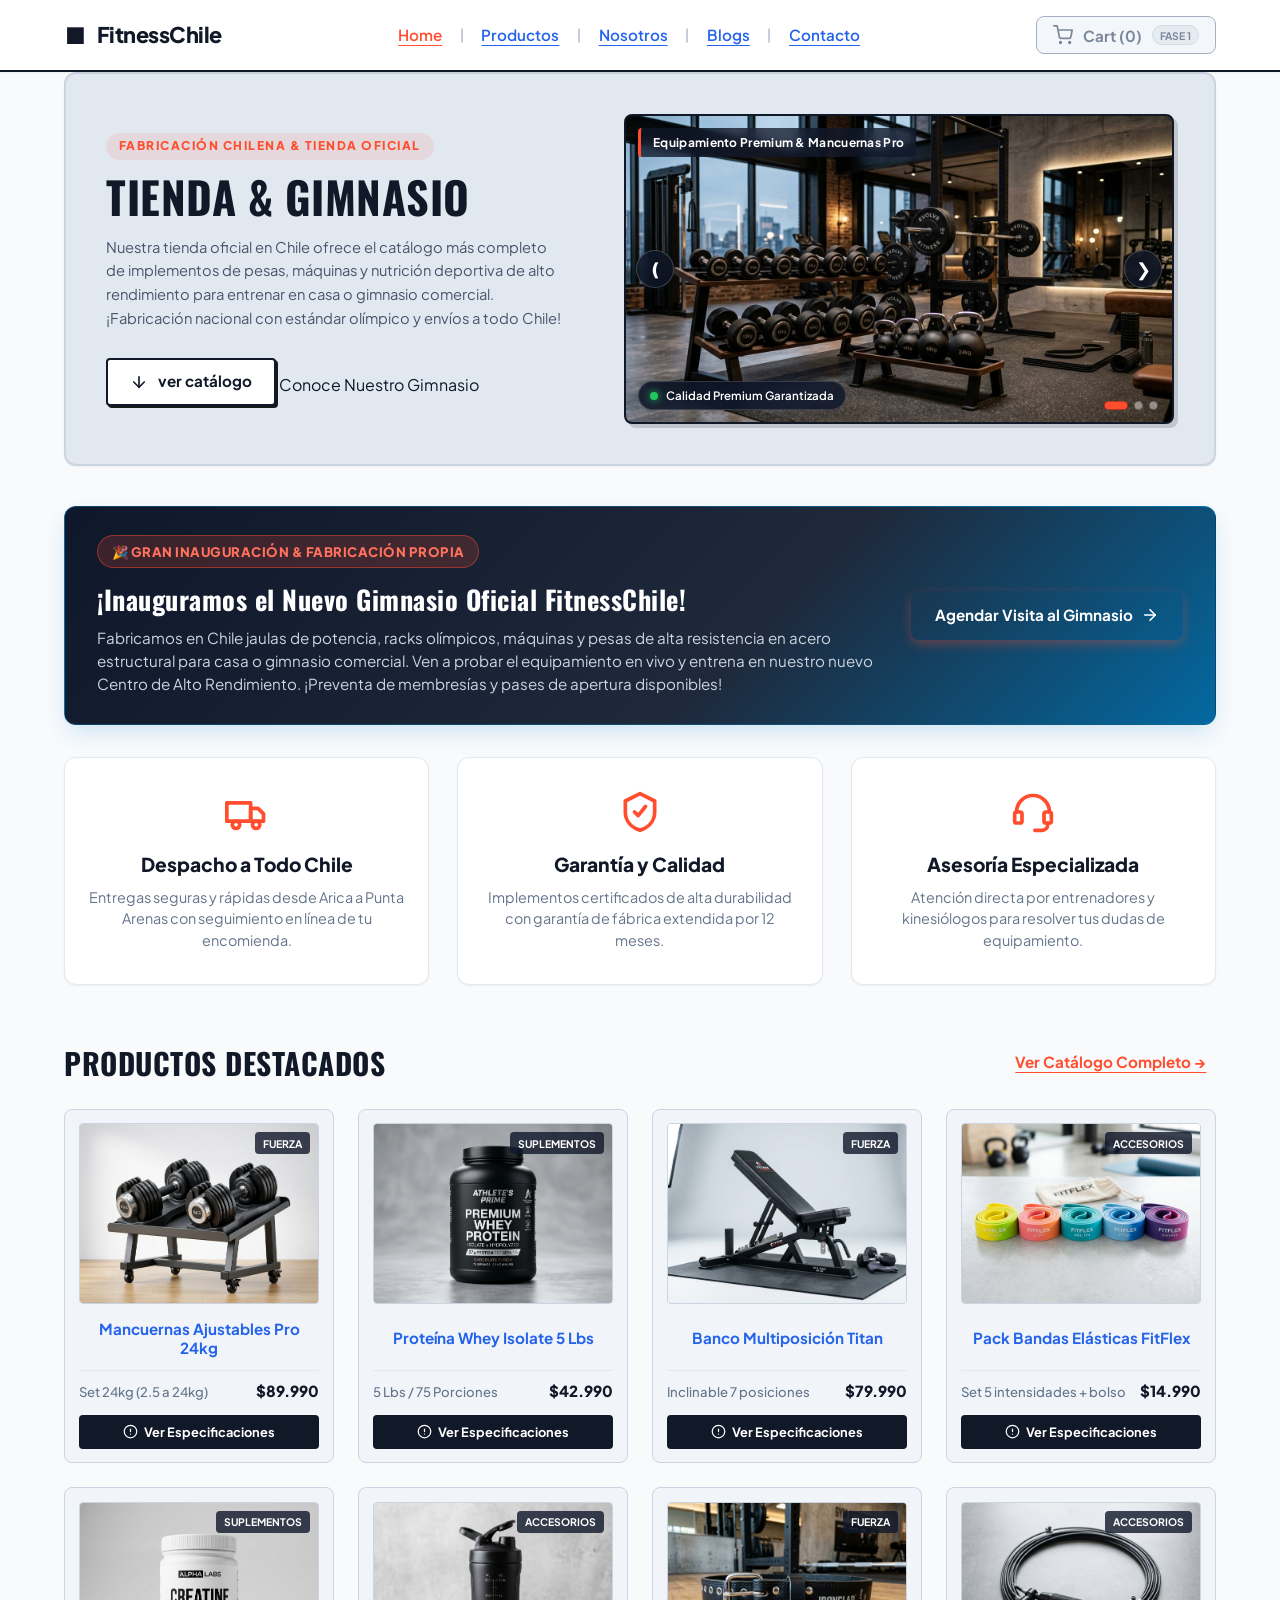
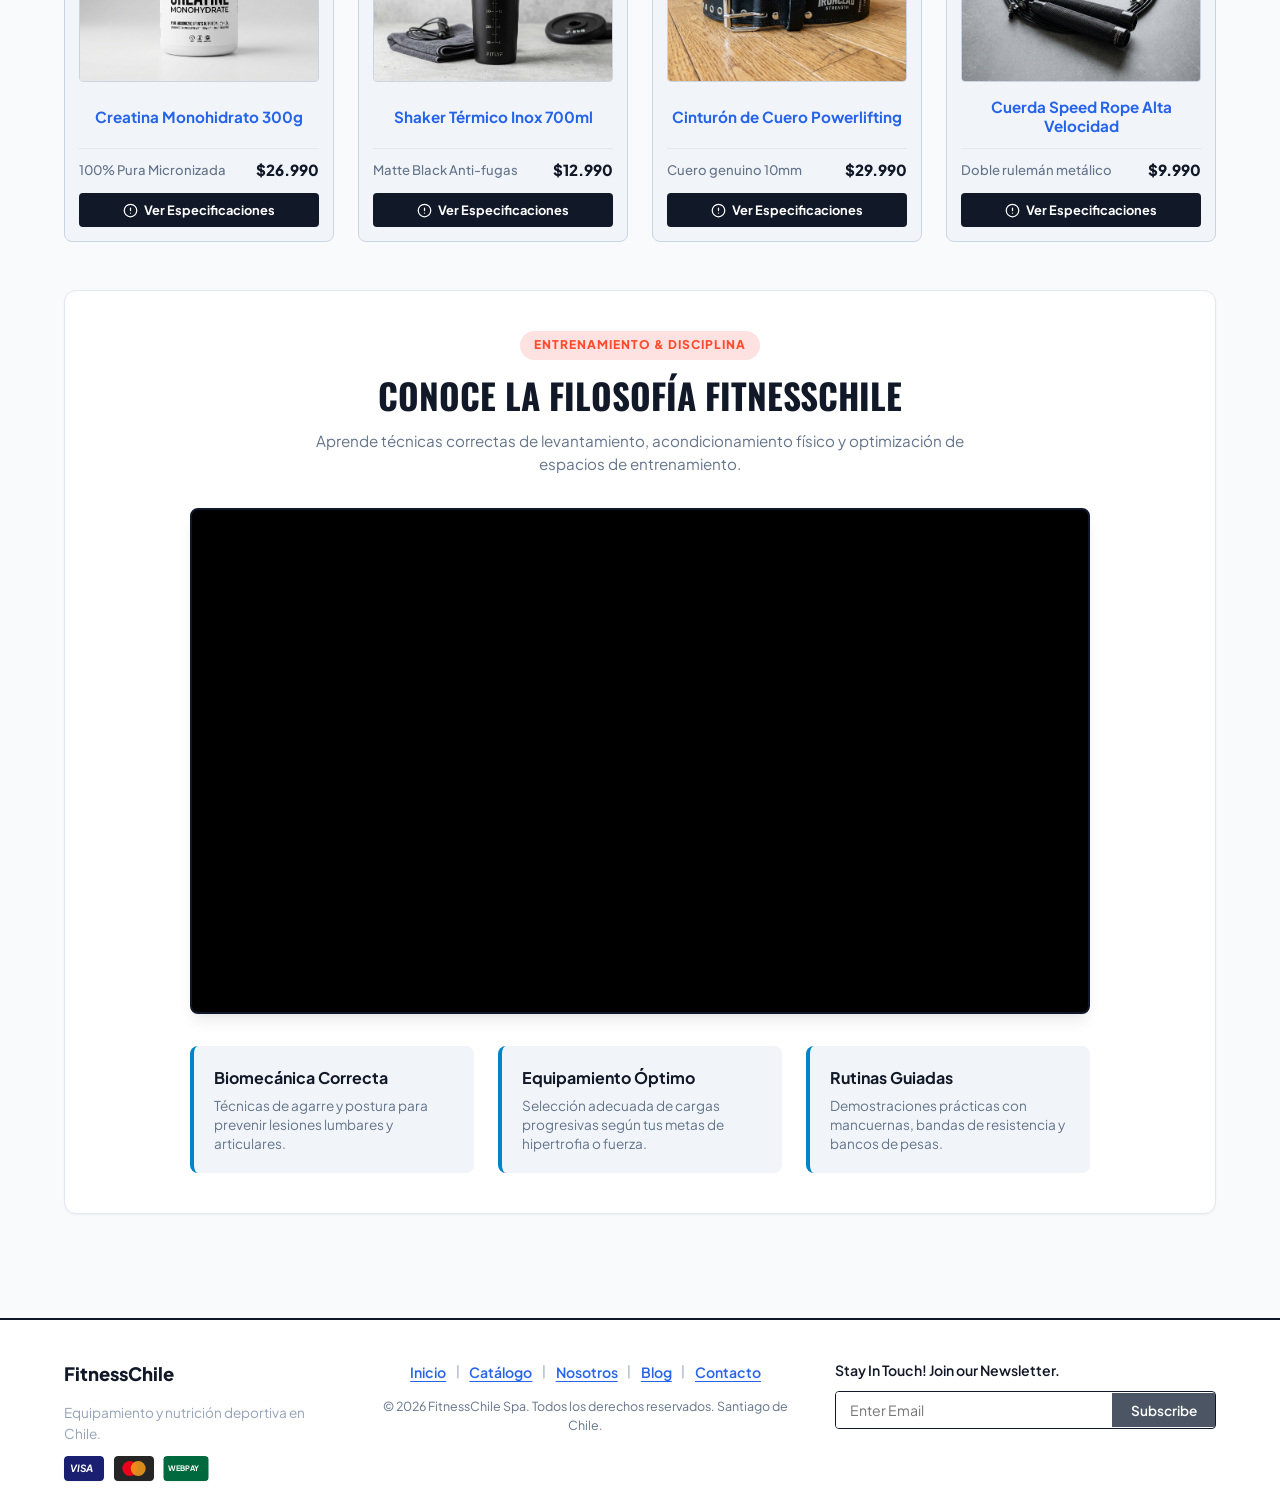
==== commit dfd1bfcb: "feat(marketing): integrar promocion de fabricacion nacional y gran inauguracion del gimnasio oficial" ====
--- a/index.html
+++ b/index.html
@@ -69,10 +69,10 @@
         
         <!-- Columna de Texto -->
         <div class="hero-content">
-          <span class="hero-tag">EQUIPAMIENTO PROFESIONAL</span>
-          <h1 class="hero-title" id="hero-heading">TIENDA ONLINE</h1>
+          <span class="hero-tag">FABRICACIÓN CHILENA & TIENDA OFICIAL</span>
+          <h1 class="hero-title" id="hero-heading">TIENDA & GIMNASIO</h1>
           <p class="hero-description">
-            Nuestra tienda oficial en Chile ofrece el catálogo más completo de implementos de pesas, máquinas y nutrición deportiva de alto rendimiento para entrenar en casa o gimnasio comercial. ¡Envíos express a todo el territorio nacional!
+            Nuestra tienda oficial en Chile ofrece el catálogo más completo de implementos de pesas, máquinas y nutrición deportiva de alto rendimiento para entrenar en casa o gimnasio comercial. ¡Fabricación nacional con estándar olímpico y envíos a todo Chile!
           </p>
           <div class="hero-actions">
             <a href="productos.html" class="btn-hero-action" id="btn-hero-products">
@@ -80,7 +80,10 @@
                 <line x1="12" y1="5" x2="12" y2="19"></line>
                 <polyline points="19 12 12 19 5 12"></polyline>
               </svg>
-              <span>Ver Productos</span>
+              <span>Ver Catálogo</span>
+            </a>
+            <a href="nosotros.html#gimnasio" class="btn-secondary-action">
+              <span>Conoce Nuestro Gimnasio</span>
             </a>
           </div>
         </div>
@@ -127,6 +130,25 @@
       </div>
     </section>
 
+    <!-- ==================== BANNER DESTACADO: GRAN INAUGURACIÓN Y FABRICACIÓN ==================== -->
+    <section class="inauguration-banner" aria-label="Gran inauguración del gimnasio y fabricación nacional">
+      <div class="inauguration-content">
+        <span class="inauguration-badge">
+          🎉 Gran Inauguración & Fabricación Propia
+        </span>
+        <h2 class="inauguration-title">¡Inauguramos el Nuevo Gimnasio Oficial FitnessChile!</h2>
+        <p class="inauguration-text">
+          Fabricamos en Chile jaulas de potencia, racks olímpicos, máquinas y pesas de alta resistencia en acero estructural para casa o gimnasio comercial. Ven a probar el equipamiento en vivo y entrena en nuestro nuevo Centro de Alto Rendimiento. ¡Preventa de membresías y pases de apertura disponibles!
+        </p>
+      </div>
+      <div class="inauguration-actions">
+        <a href="contacto.html" class="btn-inauguration" id="btn-inauguration-cta">
+          <span>Agendar Visita al Gimnasio</span>
+          <svg width="18" height="18" viewBox="0 0 24 24" fill="none" stroke="currentColor" stroke-width="2.2" stroke-linecap="round" stroke-linejoin="round" aria-hidden="true"><line x1="5" y1="12" x2="19" y2="12"></line><polyline points="12 5 19 12 12 19"></polyline></svg>
+        </a>
+      </div>
+    </section>
+
     <!-- ==================== SECCIÓN DE BENEFICIOS / PROPUESTA DE VALOR ==================== -->
     <section class="values-grid" aria-label="Ventajas de FitnessChile">
       <article class="value-card">
--- a/css/style.css
+++ b/css/style.css
@@ -2136,3 +2136,112 @@
   }
 }
 
+/* ==========================================================================
+   BANNER DE GRAN INAUGURACIÓN Y FABRICACIÓN NACIONAL
+   ========================================================================== */
+.inauguration-banner {
+  background: linear-gradient(135deg, #0F172A 0%, #1E293B 60%, #0369A1 100%);
+  color: #FFFFFF;
+  border-radius: var(--radius-lg);
+  padding: 1.75rem 2rem;
+  margin: 2rem 0;
+  display: flex;
+  align-items: center;
+  justify-content: space-between;
+  gap: 2rem;
+  border: 1px solid rgba(2, 132, 199, 0.4);
+  box-shadow: 0 10px 25px -5px rgba(2, 132, 199, 0.2);
+  position: relative;
+  overflow: hidden;
+}
+
+.inauguration-banner::before {
+  content: '';
+  position: absolute;
+  top: 0;
+  left: 0;
+  width: 6px;
+  height: 100%;
+  background: var(--color-brand-accent);
+}
+
+.inauguration-content {
+  flex: 1;
+}
+
+.inauguration-badge {
+  display: inline-flex;
+  align-items: center;
+  gap: 0.5rem;
+  background: rgba(255, 77, 46, 0.18);
+  color: #FF725C;
+  border: 1px solid rgba(255, 77, 46, 0.45);
+  padding: 0.35rem 0.85rem;
+  border-radius: 9999px;
+  font-size: 0.82rem;
+  font-weight: 800;
+  letter-spacing: 0.5px;
+  text-transform: uppercase;
+  margin-bottom: 0.75rem;
+}
+
+.inauguration-title {
+  font-family: var(--font-heading);
+  font-size: 1.65rem;
+  letter-spacing: 0.5px;
+  margin-bottom: 0.5rem;
+  color: #FFFFFF;
+}
+
+.inauguration-text {
+  color: #CBD5E1;
+  font-size: 0.95rem;
+  line-height: 1.5;
+  margin-bottom: 0;
+}
+
+.inauguration-actions {
+  display: flex;
+  flex-direction: column;
+  gap: 0.75rem;
+  align-items: flex-end;
+}
+
+.btn-inauguration {
+  background: var(--color-brand-accent);
+  color: #FFFFFF;
+  padding: 0.8rem 1.5rem;
+  border-radius: var(--radius-md);
+  font-weight: 700;
+  font-size: 0.95rem;
+  text-decoration: none;
+  white-space: nowrap;
+  display: inline-flex;
+  align-items: center;
+  gap: 0.5rem;
+  box-shadow: 0 4px 12px rgba(255, 77, 46, 0.35);
+  transition: all 0.2s ease;
+}
+
+.btn-inauguration:hover {
+  background: #E03E22;
+  transform: translateY(-2px);
+  box-shadow: 0 6px 16px rgba(255, 77, 46, 0.45);
+}
+
+@media (max-width: 768px) {
+  .inauguration-banner {
+    flex-direction: column;
+    align-items: flex-start;
+    padding: 1.5rem;
+  }
+  .inauguration-actions {
+    align-items: flex-start;
+    width: 100%;
+  }
+  .btn-inauguration {
+    width: 100%;
+    justify-content: center;
+  }
+}
+
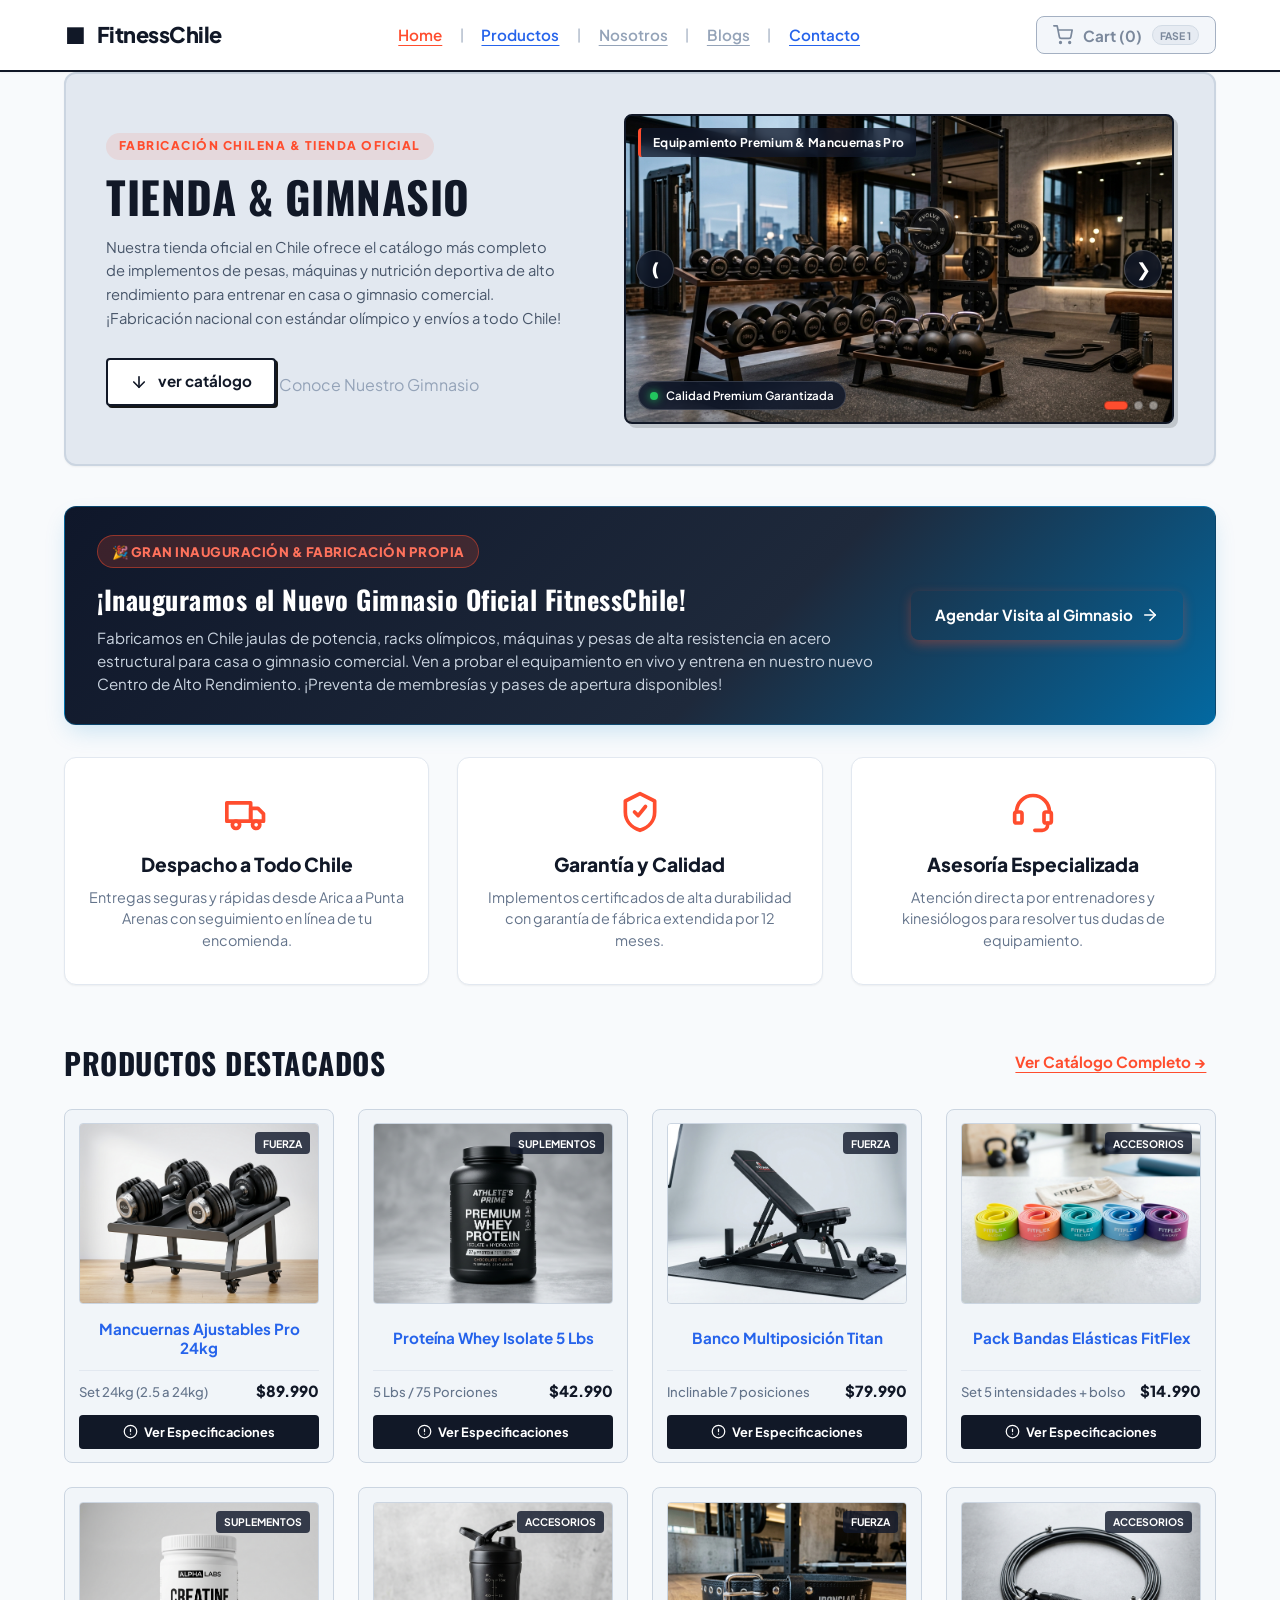
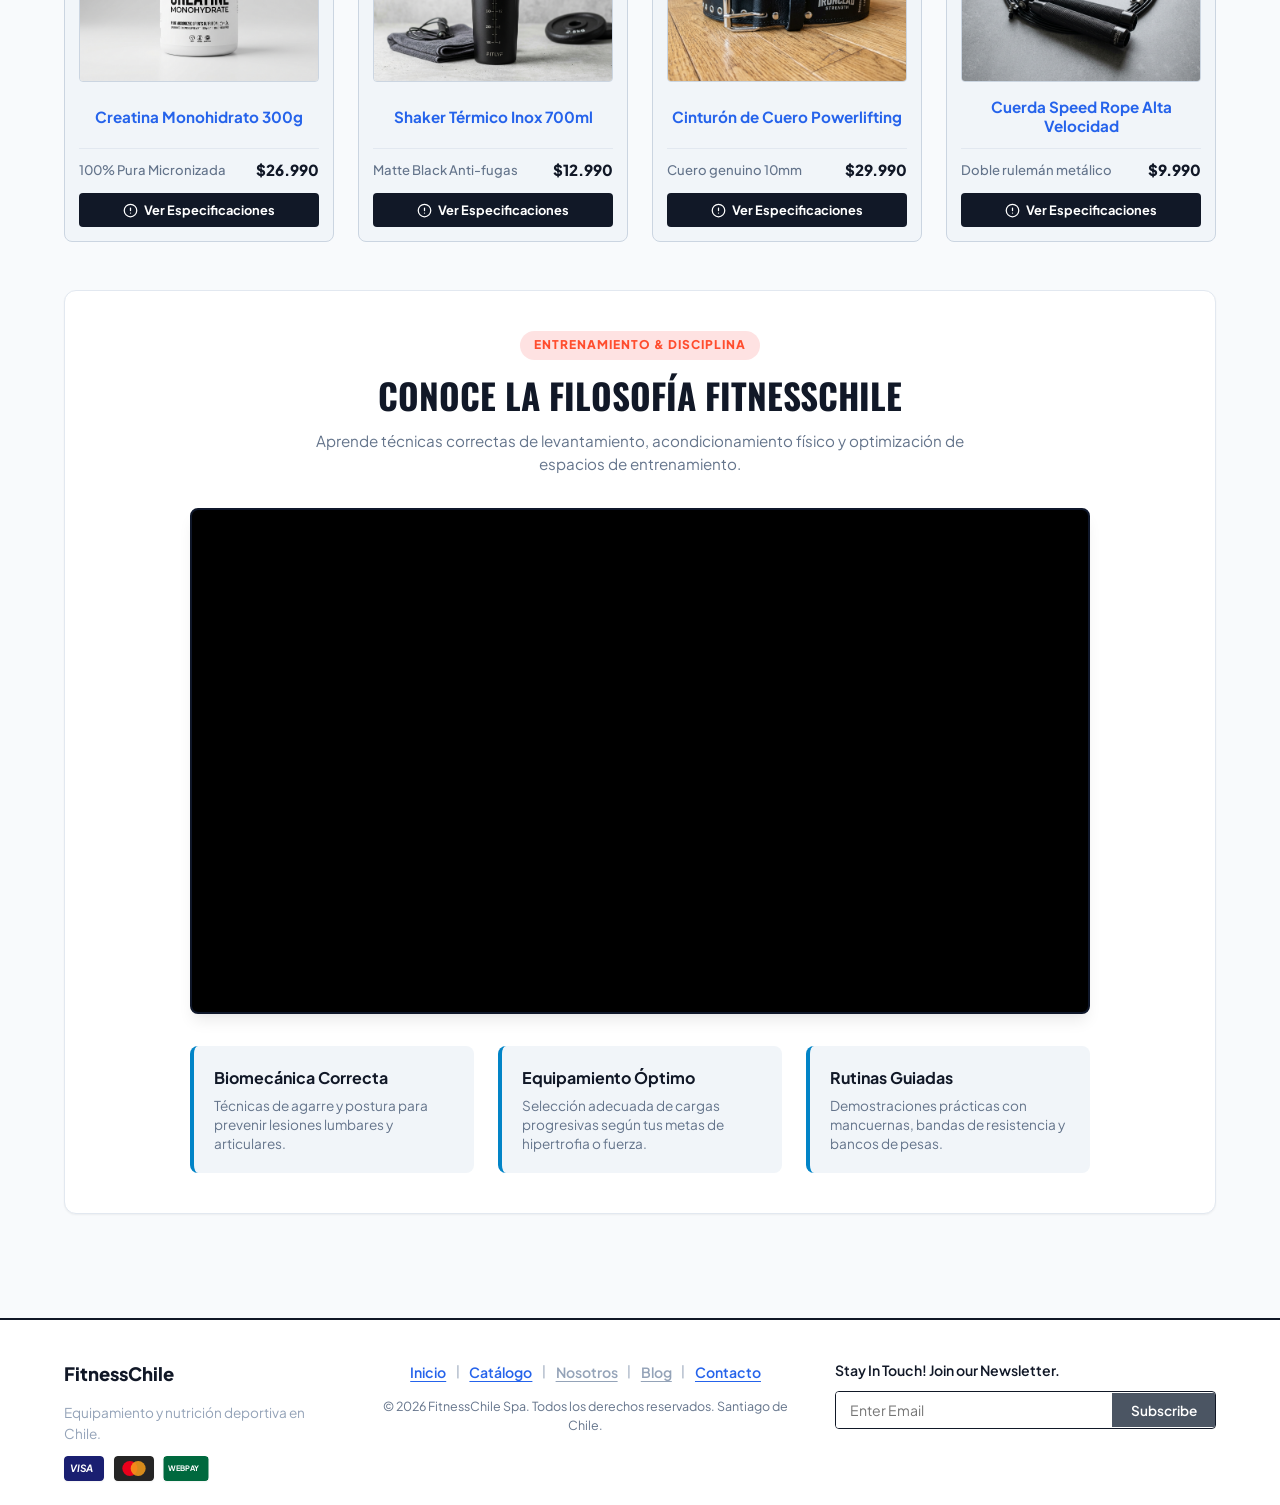
==== commit 1f0a7b6b: "feat(ui): deshabilitar temporalmente enlaces de nosotros y blog con toast y actualizar video" ====
--- a/index.html
+++ b/index.html
@@ -33,9 +33,9 @@
           <li class="nav-divider" aria-hidden="true">|</li>
           <li><a href="productos.html" class="nav-link">Productos</a></li>
           <li class="nav-divider" aria-hidden="true">|</li>
-          <li><a href="nosotros.html" class="nav-link">Nosotros</a></li>
+          <li><a href="#" class="nav-link link-disabled" data-disabled-link aria-disabled="true" title="Disponible en la próxima actualización">Nosotros</a></li>
           <li class="nav-divider" aria-hidden="true">|</li>
-          <li><a href="blog.html" class="nav-link">Blogs</a></li>
+          <li><a href="#" class="nav-link link-disabled" data-disabled-link aria-disabled="true" title="Disponible en la próxima actualización">Blogs</a></li>
           <li class="nav-divider" aria-hidden="true">|</li>
           <li><a href="contacto.html" class="nav-link">Contacto</a></li>
         </ul>
@@ -82,7 +82,7 @@
               </svg>
               <span>Ver Catálogo</span>
             </a>
-            <a href="nosotros.html#gimnasio" class="btn-secondary-action">
+            <a href="#" class="btn-secondary-action link-disabled" data-disabled-link aria-disabled="true" title="Disponible en la próxima actualización">
               <span>Conoce Nuestro Gimnasio</span>
             </a>
           </div>
@@ -200,7 +200,7 @@
       <!-- Contenedor del video con proporción 16:9 responsiva -->
       <figure class="video-wrapper-16x9">
         <iframe 
-          src="https://www.youtube-nocookie.com/embed/X_9VoqR5ojM?rel=0" 
+          src="https://www.youtube-nocookie.com/embed/IxX_QHay02M" 
           title="Video Demostrativo FitnessChile: Entrenamiento y Fuerza" 
           allow="accelerometer; autoplay; clipboard-write; encrypted-media; gyroscope; picture-in-picture" 
           allowfullscreen>
@@ -265,9 +265,9 @@
           <li class="cat-divider">|</li>
           <li><a href="productos.html" class="category-link">Catálogo</a></li>
           <li class="cat-divider">|</li>
-          <li><a href="nosotros.html" class="category-link">Nosotros</a></li>
+          <li><a href="#" class="category-link link-disabled" data-disabled-link aria-disabled="true" title="Disponible en la próxima actualización">Nosotros</a></li>
           <li class="cat-divider">|</li>
-          <li><a href="blog.html" class="category-link">Blog</a></li>
+          <li><a href="#" class="category-link link-disabled" data-disabled-link aria-disabled="true" title="Disponible en la próxima actualización">Blog</a></li>
           <li class="cat-divider">|</li>
           <li><a href="contacto.html" class="category-link">Contacto</a></li>
         </ul>
--- a/css/style.css
+++ b/css/style.css
@@ -212,6 +212,16 @@
   border: 1px solid #CBD5E1;
 }
 
+/* Enlaces a "Nosotros" y "Blog" desactivados temporalmente (se habilitan en la próxima actualización) */
+.link-disabled {
+  color: #94A3B8 !important;
+  cursor: not-allowed;
+}
+
+.link-disabled:hover {
+  color: #94A3B8 !important;
+}
+
 .cart-icon {
   stroke: currentColor;
 }
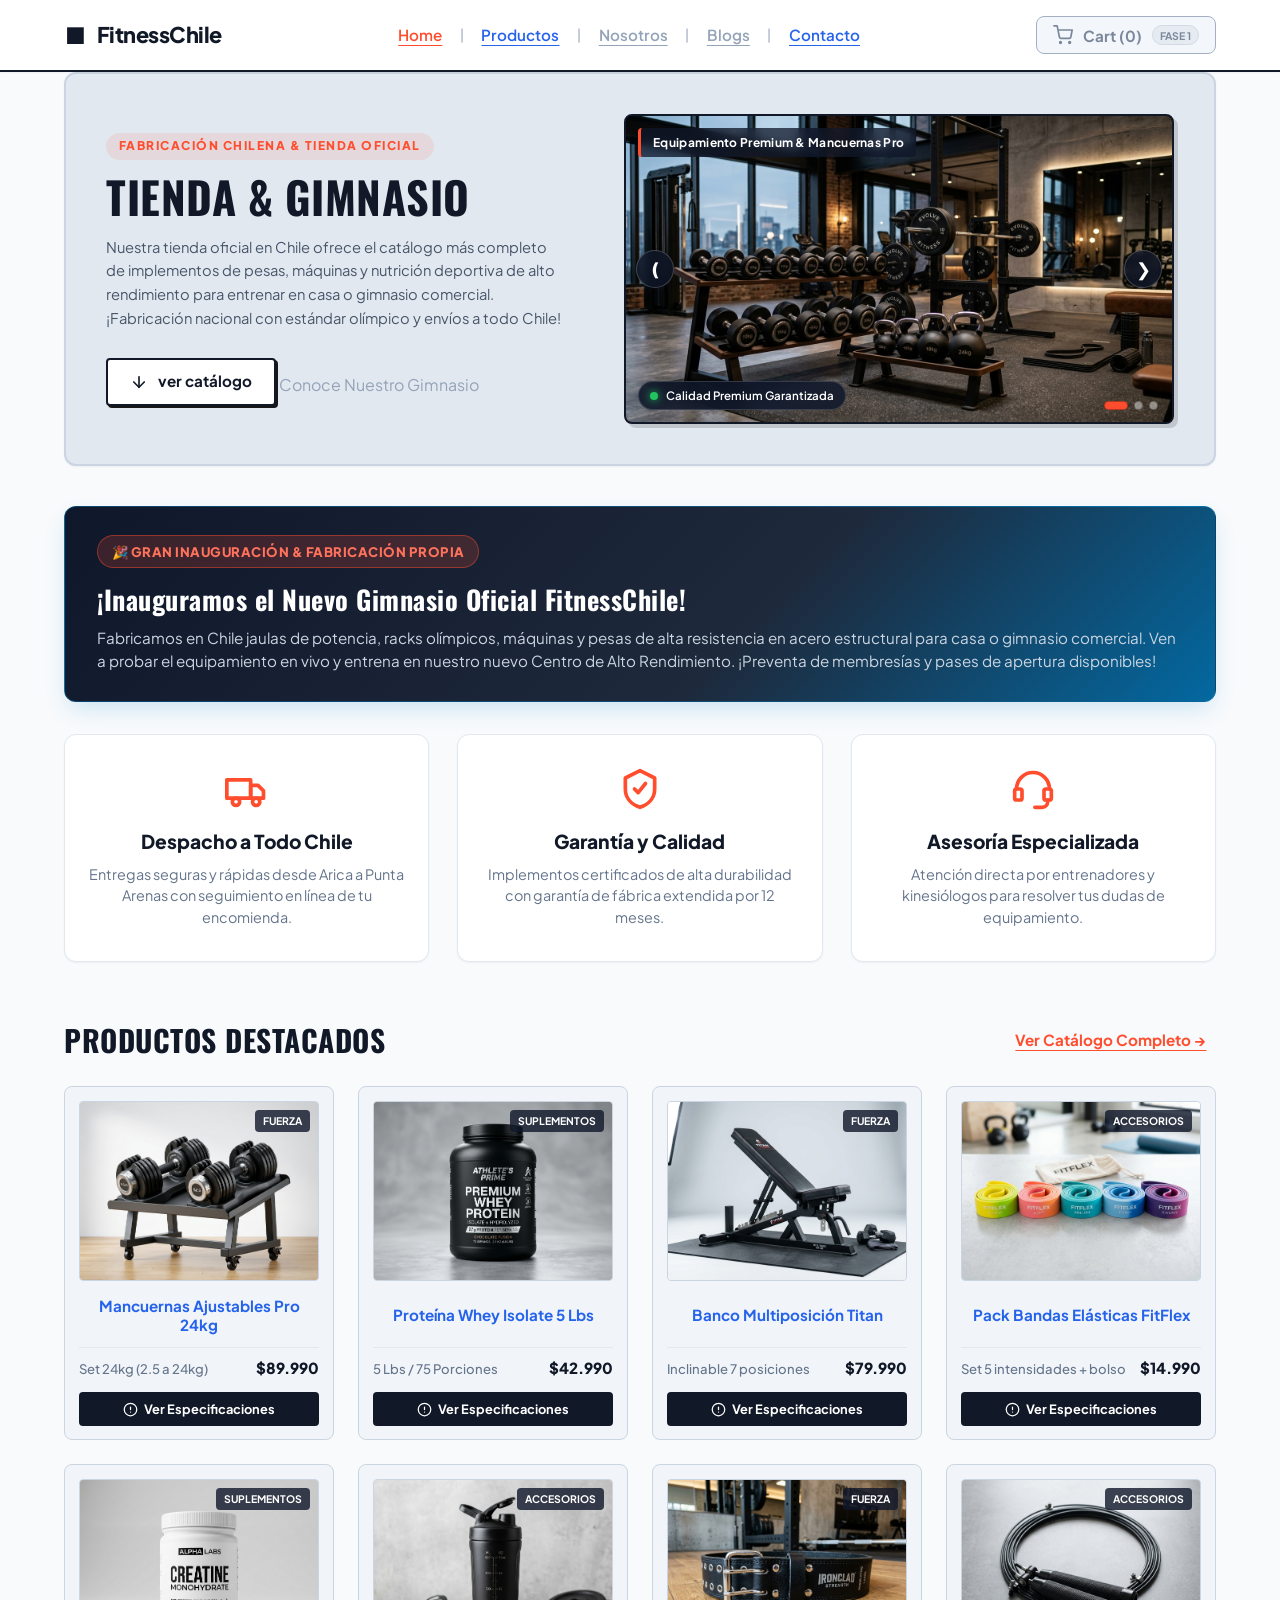
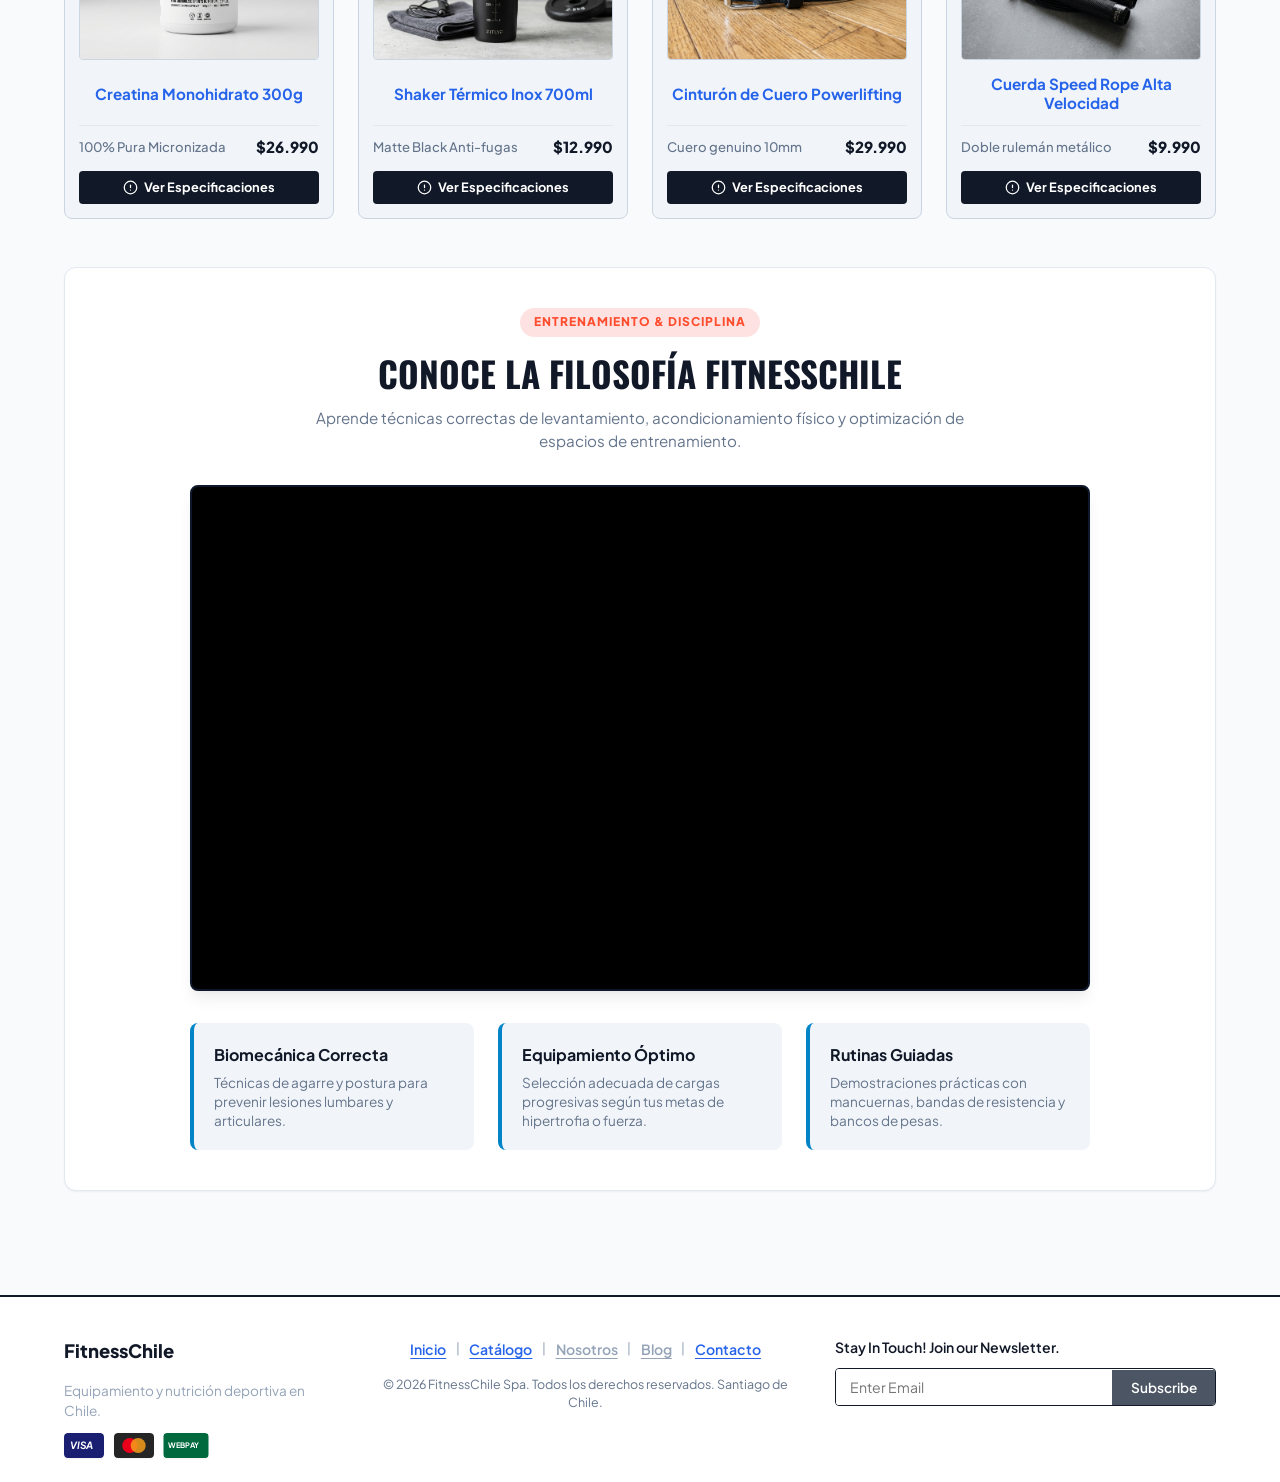
==== commit 9be61424: "Actualiza index.html y productos.html, elimina README.md" ====
--- a/index.html
+++ b/index.html
@@ -141,12 +141,6 @@
           Fabricamos en Chile jaulas de potencia, racks olímpicos, máquinas y pesas de alta resistencia en acero estructural para casa o gimnasio comercial. Ven a probar el equipamiento en vivo y entrena en nuestro nuevo Centro de Alto Rendimiento. ¡Preventa de membresías y pases de apertura disponibles!
         </p>
       </div>
-      <div class="inauguration-actions">
-        <a href="contacto.html" class="btn-inauguration" id="btn-inauguration-cta">
-          <span>Agendar Visita al Gimnasio</span>
-          <svg width="18" height="18" viewBox="0 0 24 24" fill="none" stroke="currentColor" stroke-width="2.2" stroke-linecap="round" stroke-linejoin="round" aria-hidden="true"><line x1="5" y1="12" x2="19" y2="12"></line><polyline points="12 5 19 12 12 19"></polyline></svg>
-        </a>
-      </div>
     </section>
 
     <!-- ==================== SECCIÓN DE BENEFICIOS / PROPUESTA DE VALOR ==================== -->
